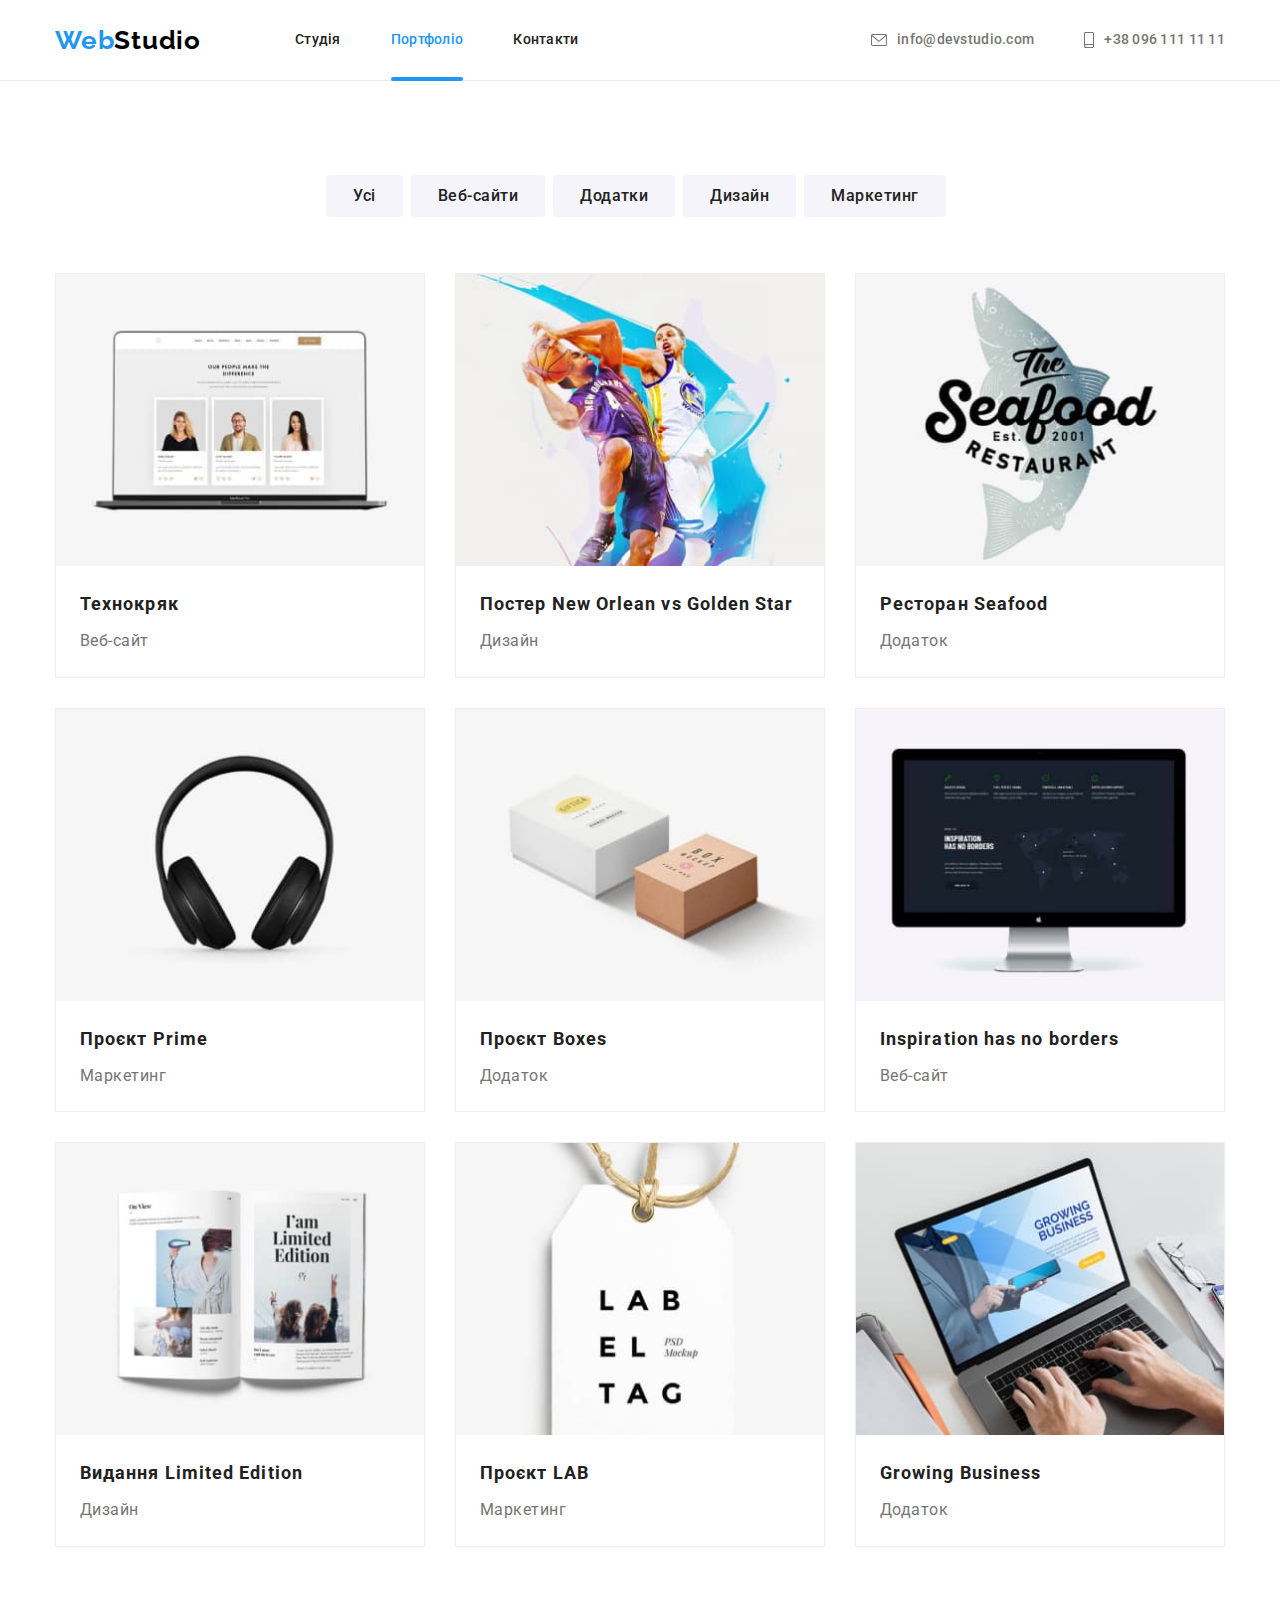
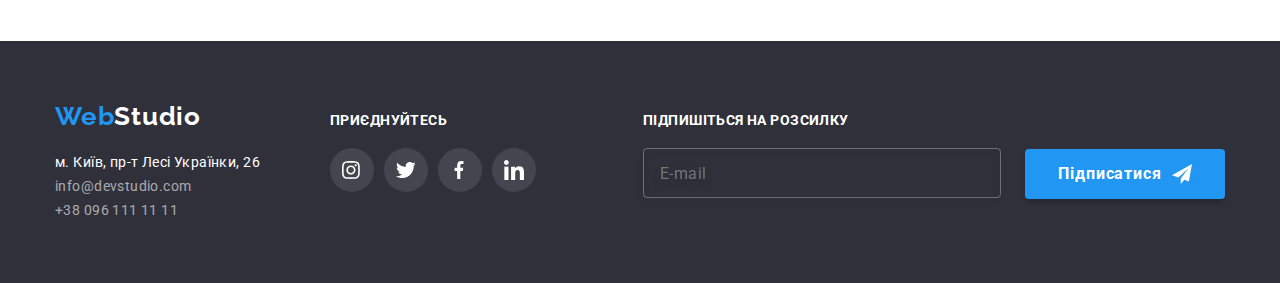
==== portfolio.html @ 24154973 "test" ====
<!DOCTYPE html>
<html lang="uk">

<head>
  <meta charset="UTF-8" />
  <meta http-equiv="X-UA-Compatible" content="IE=edge" />
  <meta name="viewport" content="width=device-width, initial-scale=1.0" />
  <title>WebStudio</title>
  <link rel="preconnect" href="https://fonts.googleapis.com" />
  <link rel="preconnect" href="https://fonts.gstatic.com" crossorigin />
  <link href="https://fonts.googleapis.com/css2?family=Raleway:wght@700&family=Roboto:wght@400;500;700;900&display=swap"
    rel="stylesheet" />
  <link rel="stylesheet"
    href="https://cdnjs.cloudflare.com/ajax/libs/modern-normalize/1.1.0/modern-normalize.min.css" />
  <link rel="stylesheet" href="./css/main.min.css" />
</head>

<body>
  <header class="header">
    <div class="container">
      <div class="header__container">
        <nav class="navigation">
          <a lang="en" class="logo" href="./index.html"><span class="logo__accept">Web</span>Studio</a>
          <ul class="navigation__list">
            <li><a class="navigation__link " href="./index.html">Студія</a></li>
            <li><a class="navigation__link navigation__link--current" href="./portfolio.html">Портфоліо</a></li>
            <li><a class="navigation__link" href="#">Контакти</a></li>
          </ul>
        </nav>
        <ul class="contacts">
          <li>
            <a class="contacts__link" href="mailto:info@devstudio.com">
              <svg width="16" height="12">
                <use href="./images/icons.svg#icon-envelope"></use>
              </svg>
              info@devstudio.com</a>
          </li>
          <li>
            <a class="contacts__link" href="tel:+380961111111">
              <svg width="10" height="16">
                <use href="./images/icons.svg#icon-smartphone"></use>
              </svg>
              +38 096 111 11 11</a>
          </li>
        </ul>
      </div>
    </div>
  </header>
  <main>
    <section class="portfolio">
      <div class="container">
        <h1 class="visually-hidden">Портфоліо</h1>
        <ul class="portfolio__filter">
          <li><button class="portfolio_button" type="button">Усі</button></li>
          <li><button class="portfolio_button" type="button">Веб-сайти</button></li>
          <li><button class="portfolio_button" type="button">Додатки</button></li>
          <li><button class="portfolio_button" type="button">Дизайн</button></li>
          <li><button class="portfolio_button" type="button">Маркетинг</button></li>
        </ul>
        <ul class="portfolio__list">
          <li class="portfolio__card">
            <a class="portfolio__link" href="#">
              <div class="portfolio__block">
                <img src="./images/portfolio1.jpg" alt="ноутбук" width="370" />
                <div class="portfolio__overlay">
                  <p class="portfolio__description">
                    Ресурс пропонує комплексні пропозиції з різним рівнем функціоналу та сервісів.
                    Все це дозволить відвідувачу отримати вичерпні відомості про компанію чи
                    приватну особу.
                  </p>
                </div>
              </div>
              <div class="portfolio__examples">
                <h2 class="portfolio__title">Технокряк</h2>
                <p class="portfolio__text">Веб-сайт</p>
              </div>
            </a>
          </li>
          <li class="portfolio__card">
            <a class="portfolio__link" href="#">
              <div class="portfolio__block">
                <img src="./images/portfolio2.jpg" alt="два баскетболиста" width="370" />
                <div class="portfolio__overlay">
                  <p class="portfolio__description">
                    Ресурс пропонує комплексні пропозиції з різним рівнем функціоналу та сервісів.
                    Все це дозволить відвідувачу отримати вичерпні відомості про компанію чи
                    приватну особу.
                  </p>
                </div>
              </div>
              <div class="portfolio__examples">
                <h2 class="portfolio__title">
                  Постер <span lang="en">New Orlean vs Golden Star</span>
                </h2>
                <p class="portfolio__text">Дизайн</p>
              </div>
            </a>
          </li>
          <li class="portfolio__card">
            <a class="portfolio__link" href="#">
              <div class="portfolio__block">
                <img src="./images/portfolio3.jpg" alt="логотип ресторана" width="370" />
                <div class="portfolio__overlay">
                  <p class="portfolio__description">
                    Ресурс пропонує комплексні пропозиції з різним рівнем функціоналу та сервісів.
                    Все це дозволить відвідувачу отримати вичерпні відомості про компанію чи
                    приватну особу.
                  </p>
                </div>
              </div>
              <div class="portfolio__examples">
                <h2 class="portfolio__title">Ресторан <span lang="en">Seafood</span></h2>
                <p class="portfolio__text">Додаток</p>
              </div>
            </a>
          </li>
          <li class="portfolio__card">
            <a class="portfolio__link" href="#">
              <div class="portfolio__block">
                <img src="./images/portfolio4.jpg" alt="навушники" width="370" />
                <div class="portfolio__overlay">
                  <p class="portfolio__description">
                    Ресурс пропонує комплексні пропозиції з різним рівнем функціоналу та сервісів.
                    Все це дозволить відвідувачу отримати вичерпні відомості про компанію чи
                    приватну особу.
                  </p>
                </div>
              </div>
              <div class="portfolio__examples">
                <h2 class="portfolio__title">Проєкт <span lang="en">Prime</span></h2>
                <p class="portfolio__text">Маркетинг</p>
              </div>
            </a>
          </li>
          <li class="portfolio__card">
            <a class="portfolio__link" href="#">
              <div class="portfolio__block">
                <img src="./images/portfolio5.jpg" alt="дві коробки" width="370" />
                <div class="portfolio__overlay">
                  <p class="portfolio__description">
                    Ресурс пропонує комплексні пропозиції з різним рівнем функціоналу та сервісів.
                    Все це дозволить відвідувачу отримати вичерпні відомості про компанію чи
                    приватну особу.
                  </p>
                </div>
              </div>
              <div class="portfolio__examples">
                <h2 class="portfolio__title">Проєкт <span lang="en">Boxes</span></h2>
                <p class="portfolio__text">Додаток</p>
              </div>
            </a>
          </li>
          <li class="portfolio__card">
            <a class="portfolio__link" href="#">
              <div class="portfolio__block">
                <img src="./images/portfolio6.jpg" alt="монитор компютера" width="370" />
                <div class="portfolio__overlay">
                  <p class="portfolio__description">
                    Ресурс пропонує комплексні пропозиції з різним рівнем функціоналу та сервісів.
                    Все це дозволить відвідувачу отримати вичерпні відомості про компанію чи
                    приватну особу.
                  </p>
                </div>
              </div>
              <div class="portfolio__examples ">
                <h2 class="portfolio__title" lang="en">Inspiration has no borders</h2>
                <p class="portfolio__text">Веб-сайт</p>
              </div>
            </a>
          </li>
          <li class="portfolio__card">
            <a class="portfolio__link" href="#">
              <div class="portfolio__block">
                <img src="./images/portfolio7.jpg" alt="розворот журналу" width="370" />
                <div class="portfolio__overlay">
                  <p class="portfolio__description">
                    Ресурс пропонує комплексні пропозиції з різним рівнем функціоналу та сервісів.
                    Все це дозволить відвідувачу отримати вичерпні відомості про компанію чи
                    приватну особу.
                  </p>
                </div>
              </div>
              <div class="portfolio__examples">
                <h2 class="portfolio__title">Видання <span lang="en">Limited Edition</span></h2>
                <p class="portfolio__text">Дизайн</p>
              </div>
            </a>
          </li>
          <li class="portfolio__card">
            <a class="portfolio__link" href="#">
              <div class="portfolio__block">
                <img src="./images/portfolio8.jpg" alt="лейба компании" width="370" />
                <div class="portfolio__overlay">
                  <p class="portfolio__description">
                    Ресурс пропонує комплексні пропозиції з різним рівнем функціоналу та сервісів.
                    Все це дозволить відвідувачу отримати вичерпні відомості про компанію чи
                    приватну особу.
                  </p>
                </div>
              </div>
              <div class="portfolio__examples">
                <h2 class="portfolio__title">Проєкт <span lang="en">LAB</span></h2>
                <p class="portfolio__text">Маркетинг</p>
              </div>
            </a>
          </li>
          <li class="portfolio__card">
            <a class="portfolio__link" href="#">
              <div class="portfolio__block">
                <img src="./images/portfolio9.jpg" alt="людина друкую на ноутбуці" width="370" />
                <div class="portfolio__overlay">
                  <p class="portfolio__description">
                    Ресурс пропонує комплексні пропозиції з різним рівнем функціоналу та сервісів.
                    Все це дозволить відвідувачу отримати вичерпні відомості про компанію чи
                    приватну особу.
                  </p>
                </div>
              </div>
              <div class="portfolio__examples">
                <h2 class="portfolio__title"><span lang="en">Growing Business</span></h2>
                <p class="portfolio__text">Додаток</p>
              </div>
            </a>
          </li>
        </ul>
      </div>
    </section>
  </main>
  <footer class="footer">
    <div class="container">
      <div class="footer__container">
        <div>
          <a lang="en" class="footer__logo" href="./index.html"><span class="logo__accept">Web</span>Studio</a>
          <address>
            <ul>
              <li class="footer__contacts">
                <a class="footer__address" href="https://goo.gl/maps/CPtrU1FHBa2aNyZL9" target="_blank"
                  rel="noopener noreferrer">м. Київ, пр-т Лесі Українки, 26</a>
              </li>
              <li class="footer__contacts">
                <a class="footer__mail link" href="mailto:info@devstudio.com">info@devstudio.com</a>
              </li>
              <li class="footer__contacts">
                <a class="footer__tel link" href="tel:+380961111111">+38 096 111 11 11</a>
              </li>
            </ul>
          </address>
        </div>
        <div class="join">
          <p class="join__text">приєднуйтесь</p>
          <ul class="join__list">
            <li>
              <a href="" class="join__social">
                <svg class="join__icon" width="20" height="20">
                  <use href="./images/icons.svg#icon-instagram"></use>
                </svg>
              </a>
            </li>
            <li>
              <a href="" class="join__social">
                <svg class="join__icon" width="20" height="20">
                  <use href="./images/icons.svg#icon-twitter"></use>
                </svg>
              </a>
            </li>
            <li>
              <a href="" class="join__social">
                <svg class="join__icon" width="20" height="20">
                  <use href="./images/icons.svg#icon-facebook"></use>
                </svg>
              </a>
            </li>
            <li>
              <a href="" class="join__social">
                <svg class="join__icon" width="20" height="20">
                  <use href="./images/icons.svg#icon-linkedin"></use>
                </svg>
              </a>
            </li>
          </ul>
        </div>
        <div class="subsribe">
          <p class="subsribe__text">Підпишіться на розсилку</p>
          <form action="#" class="subsribe__form">
            <label for="subsribe-mail">
              <input class="subsribe__mail" type="mail" placeholder="E-mail" name="mail-subscription"
                id="subsribe-mail" />
            </label>
            <button class="button-submit" type="submit">
              Підписатися
              <svg class="button-submit__icon" width="20" height="20">
                <use href="./images/icons.svg#icon-icon-send"></use>
              </svg>
            </button>
          </form>
        </div>
      </div>
    </div>
  </footer>
</body>

</html>
---- css/main.min.css ----
:root{--primary-color: #757575;--title-color: #212121;--accent-color: #2196f3;--primary-background-color: #ffffff;--secondary-background-color: #2f303a;--white-color: #ffffff;--accent-button-color: #188ce8;--third-background-color: #f5f4fa;--filter-background-color: #f5f4fa;--logo-color: #000000;--portfolio-background-color: #eeeeee;--icon-background-color: #AFB1B8}*::before,*::after{-webkit-box-sizing:border-box;box-sizing:border-box}body{color:var(--primary-color);background-color:var(--primary-background-color);font-family:"Roboto",sans-serif;font-style:normal;font-weight:400;font-size:12px;line-height:1.16;overflow:auto}@media screen and (min-width: 768px){body{font-size:14px;line-height:1.71}}h1,h2,h3,p,ul{padding:0;margin:0}.section{padding:94px 0}img{display:block;max-width:100%;height:auto}li{list-style:none}link{text-decoration:none}.visually-hidden{position:absolute;white-space:nowrap;width:1px;height:1px;overflow:hidden;border:0;padding:0;clip:rect(0 0 0 0);-webkit-clip-path:inset(50%);clip-path:inset(50%);margin:-1px}.activities{display:none}@media screen and (min-width: 1200px){.activities{display:block;padding-bottom:94px}}.activities__title{margin-bottom:30px;color:var(--title-color);font-family:inherit;font-weight:700;font-size:28px;line-height:1.18;letter-spacing:.03em;text-align:center}@media screen and (min-width: 1200px){.activities__title{margin-bottom:50px;font-size:36px;line-height:1.17}}.activities__list{display:-webkit-box;display:-ms-flexbox;display:flex;gap:30px}.activities__item{position:relative}.activities__description{position:absolute;bottom:0;width:100%;height:70px;background-color:rgba(47,48,58,.8)}.activities__text{font-family:inherit;font-style:normal;font-weight:700;font-size:14px;line-height:1.14;text-align:center;letter-spacing:.03em;text-transform:uppercase;padding-top:27px;-webkit-box-pack:center;-ms-flex-pack:center;justify-content:center;-webkit-box-align:center;-ms-flex-align:center;align-items:center;display:-webkit-box;display:-ms-flexbox;display:flex;color:var(--white-color)}.benefits__title{margin-bottom:10px;color:var(--title-color);font-family:inherit;font-weight:700;font-size:14px;line-height:1.14;letter-spacing:.03em;text-transform:uppercase;text-align:center}@media screen and (min-width: 768px){.benefits__title{text-align:start}}@media screen and (min-width: 1200px){.benefits__title{text-align:start}}.benefits__text{width:450px}@media screen and (min-width: 768px){.benefits__text{width:354px}}@media screen and (min-width: 1200px){.benefits__text{width:270px}}.benefits__icon{height:120px;width:450px;display:-webkit-box;display:-ms-flexbox;display:flex;-webkit-box-pack:center;-ms-flex-pack:center;justify-content:center;-webkit-box-align:center;-ms-flex-align:center;align-items:center;background-color:var(--filter-background-color);margin-bottom:30px;border-radius:4px}@media screen and (min-width: 768px){.benefits__icon{width:354px}}@media screen and (min-width: 1200px){.benefits__icon{width:270px}}@media screen and (min-width: 768px){.benefits__list{display:-webkit-box;display:-ms-flexbox;display:flex;-ms-flex-wrap:wrap;flex-wrap:wrap;gap:30px}}@media screen and (min-width: 1200px){.benefits__list{display:-webkit-box;display:-ms-flexbox;display:flex;-ms-flex-wrap:wrap;flex-wrap:wrap;gap:30px}}@media screen and (min-width: 1200px){.benefits__item{display:block;-webkit-box-pack:center;-ms-flex-pack:center;justify-content:center;-webkit-box-align:center;-ms-flex-align:center;align-items:center}}@media screen and (min-width: 1200px)and (min-width: 768px){.benefits__item{width:354px}}@media screen and (min-width: 1200px)and (min-width: 1200px){.benefits__item{width:270px}}.button-primary{width:200px;height:50px;font-family:inherit;font-weight:700;font-size:16px;line-height:1.87;color:var(--white-color);background-color:var(--accent-color);-webkit-box-shadow:0px 4px 4px rgba(0,0,0,.15);box-shadow:0px 4px 4px rgba(0,0,0,.15);border:none;border-radius:4px;cursor:pointer;display:block;-webkit-box-pack:center;-ms-flex-pack:center;justify-content:center;-webkit-box-align:center;-ms-flex-align:center;align-items:center;margin:auto;-webkit-transition:backgroud-color 250ms cubic-bezier(0.4, 0, 0.2, 1);transition:backgroud-color 250ms cubic-bezier(0.4, 0, 0.2, 1);text-align:center}@media screen and (min-width: 1200px){.button-primary{width:216px;padding:10px 32px}}.button-primary:hover,.button-primary:focus{background-color:var(--accent-button-color)}.button-submit{display:-webkit-box;display:-ms-flexbox;display:flex;-webkit-box-pack:center;-ms-flex-pack:center;justify-content:center;-webkit-box-align:center;-ms-flex-align:center;align-items:center;width:200px;height:50px;margin-left:auto;margin-right:auto;background-color:var(--accent-color);-webkit-box-shadow:0px 4px 4px rgba(0,0,0,.15);box-shadow:0px 4px 4px rgba(0,0,0,.15);border-radius:4px;border-color:rgba(0,0,0,0);text-align:center;font-family:inherit;font-weight:700;font-size:16px;line-height:1.88;letter-spacing:.06em;color:var(--white-color);cursor:pointer;-webkit-transition:border-color 250ms cubic-bezier(0.4, 0, 0.2, 1);transition:border-color 250ms cubic-bezier(0.4, 0, 0.2, 1)}.button-submit:hover{background-color:var(--accent-button-color)}.button-submit:focus{background-color:var(--accent-button-color)}.button-submit__icon{fill:var(--white-color);margin-left:10px}.button-close{position:absolute;top:8px;right:8px;height:30px;width:30px;border-radius:50%;-webkit-box-align:center;-ms-flex-align:center;align-items:center;display:-webkit-box;display:-ms-flexbox;display:flex;-webkit-box-pack:center;-ms-flex-pack:center;justify-content:center;background-color:rgba(0,0,0,0);border:1px solid rgba(0,0,0,.1);cursor:pointer;-webkit-transition:fill 250ms cubic-bezier(0.4, 0, 0.2, 1);transition:fill 250ms cubic-bezier(0.4, 0, 0.2, 1);margin:auto}@media screen and (min-width: 1200px){.button-close{top:8px;right:8px}}.button-close:hover{fill:var(--accent-color)}.button-close:focus{fill:var(--accent-color)}.button-menu{position:absolute;display:-webkit-box;display:-ms-flexbox;display:flex;top:10px;right:0;margin:0;padding:0;border:none;background-color:rgba(0,0,0,0)}.button-menu:hover{fill:var(--accent-color)}.button-menu:focus{fill:var(--accent-color)}@media screen and (min-width: 768px){.button-menu{display:none}}.checkbox{display:-webkit-box;display:-ms-flexbox;display:flex;-webkit-box-pack:center;-ms-flex-pack:center;justify-content:center;-webkit-box-align:center;-ms-flex-align:center;align-items:center;font-family:inherit;font-size:14px;line-height:1.71;letter-spacing:.03em}.checkbox__input{appearance:none;-webkit-appearance:none;-moz-appearance:none;display:-webkit-box;display:-ms-flexbox;display:flex;font-family:inherit;font-size:14px;line-height:1.71;letter-spacing:.03em;-webkit-transition:background-color 250ms cubic-bezier(0.4, 0, 0.2, 1);transition:background-color 250ms cubic-bezier(0.4, 0, 0.2, 1)}.checkbox__label{display:-webkit-box;display:-ms-flexbox;display:flex;gap:2px;position:relative;margin-bottom:30px}.checkbox__link{color:var(--accent-color)}.checkbox__icon{fill:var(--white-color);border:2px solid var(--logo-color);border-radius:2px;display:block;position:absolute;top:50%;-webkit-transform:translateY(-50%);transform:translateY(-50%);left:-21px}.checkbox__input:checked+.checkbox__icon{background-color:var(--accent-color);border-color:rgba(0,0,0,0)}.clients{padding-top:60px;padding-bottom:60px;background-color:var(--third-background-color)}@media screen and (min-width: 1200px){.clients{padding-top:94px;padding-bottom:94px}}.clients__title{margin-bottom:30px;color:var(--title-color);font-family:inherit;font-weight:700;font-size:28px;line-height:1.18;letter-spacing:.03em;text-align:center}@media screen and (min-width: 1200px){.clients__title{margin-bottom:50px;font-size:36px;line-height:1.17}}.clients__list{display:-webkit-box;display:-ms-flexbox;display:flex;-webkit-box-pack:center;-ms-flex-pack:center;justify-content:center;-webkit-box-align:center;-ms-flex-align:center;align-items:center;width:100%;-ms-flex-wrap:wrap;flex-wrap:wrap;gap:30px}.clients__block{height:92px;display:-webkit-box;display:-ms-flexbox;display:flex;-webkit-box-pack:center;-ms-flex-pack:center;justify-content:center;-webkit-box-align:center;-ms-flex-align:center;align-items:center;width:100%;max-width:210px}@media screen and (min-width: 768px)and (max-width: 1199px){.clients__block{max-width:226px}}@media screen and (min-width: 1200px){.clients__block{max-width:170px}}.clients__link{display:-webkit-box;display:-ms-flexbox;display:flex;-webkit-box-align:center;-ms-flex-align:center;align-items:center;-webkit-box-pack:center;-ms-flex-pack:center;justify-content:center;width:100%;height:100%;border:1px solid #afb1b8;border-radius:4px;color:var(--icon-background-color);-webkit-transition:color 250ms cubic-bezier(0.4, 0, 0.2, 1),border-color 250ms cubic-bezier(0.4, 0, 0.2, 1);transition:color 250ms cubic-bezier(0.4, 0, 0.2, 1),border-color 250ms cubic-bezier(0.4, 0, 0.2, 1)}.clients__link:hover{border-color:var(--accent-color);color:var(--accent-color)}.clients__link:focus{border-color:var(--accent-color);color:var(--accent-color)}.clients__icon{display:-webkit-box;display:-ms-flexbox;display:flex;-webkit-box-align:center;-ms-flex-align:center;align-items:center;-webkit-box-pack:center;-ms-flex-pack:center;justify-content:center;fill:currentColor;-webkit-transition:fill 250ms cubic-bezier(0.4, 0, 0.2, 1);transition:fill 250ms cubic-bezier(0.4, 0, 0.2, 1)}.clients__icon:hover{fill:currentColor}.clients__icon:focus{fill:currentColor}.contacts{display:none}@media screen and (min-width: 768px){.contacts{display:-webkit-box;display:-ms-flexbox;display:flex;-webkit-box-orient:vertical;-webkit-box-direction:normal;-ms-flex-direction:column;flex-direction:column;gap:10px}}@media screen and (min-width: 1200px){.contacts{display:-webkit-box;display:-ms-flexbox;display:flex;-webkit-box-orient:horizontal;-webkit-box-direction:normal;-ms-flex-direction:row;flex-direction:row;-webkit-box-align:center;-ms-flex-align:center;align-items:center;gap:50px}}.contacts__link{color:var(--primary-color);fill:var(--primary-color);-webkit-transition:color 250ms cubic-bezier(0.4, 0, 0.2, 1),fill 250ms cubic-bezier(0.4, 0, 0.2, 1);transition:color 250ms cubic-bezier(0.4, 0, 0.2, 1),fill 250ms cubic-bezier(0.4, 0, 0.2, 1);display:-webkit-box;display:-ms-flexbox;display:flex;-webkit-box-align:center;-ms-flex-align:center;align-items:center;font-family:inherit;font-style:normal;font-weight:500;font-size:14px;line-height:1.14;letter-spacing:.02em;gap:10px;text-decoration:none}@media screen and (min-width: 1200px){.contacts__link{padding-top:32px;padding-bottom:32px}}.contacts__link:hover,.contacts__link:focus{color:var(--accent-color);fill:var(--accent-color)}.container{margin-left:auto;margin-right:auto;padding:0 15px}@media screen and (max-width: 767px){.container{width:100vw;max-width:480px}}@media screen and (min-width: 768px)and (max-width: 1199px){.container{width:768px}}@media screen and (min-width: 1200px){.container{width:1200px}}.employee{max-width:450px;background-color:var(--primary-background-color);-webkit-box-shadow:0px 1px 3px rgba(0,0,0,.12),0px 1px 1px rgba(0,0,0,.14),0px 2px 1px rgba(0,0,0,.2);box-shadow:0px 1px 3px rgba(0,0,0,.12),0px 1px 1px rgba(0,0,0,.14),0px 2px 1px rgba(0,0,0,.2);border-radius:0px 0px 4px 4px;-webkit-box-pack:center;-ms-flex-pack:center;justify-content:center;text-align:center;margin-bottom:30px}@media screen and (min-width: 768px){.employee{max-width:354px;-webkit-box-pack:center;-ms-flex-pack:center;justify-content:center}}@media screen and (min-width: 1200px){.employee{max-width:270px}}.employee__info{padding:30px}.employee__name{margin-bottom:10px;color:var(--title-color);font-family:inherit;font-weight:500;font-size:16px;line-height:1.19;letter-spacing:.03em}.employee__socials{display:-webkit-box;display:-ms-flexbox;display:flex;gap:10px;-webkit-box-pack:center;-ms-flex-pack:center;justify-content:center;margin-top:16px}.employee__icon{width:44px;height:44px;fill:var(--icon-background-color);background-color:var(--primary-background-color);border-radius:50%;-webkit-box-pack:center;-ms-flex-pack:center;justify-content:center;-webkit-box-align:center;-ms-flex-align:center;align-items:center;display:-webkit-box;display:-ms-flexbox;display:flex;-webkit-transition:fill 250ms cubic-bezier(0.4, 0, 0.2, 1),background-color 250ms cubic-bezier(0.4, 0, 0.2, 1);transition:fill 250ms cubic-bezier(0.4, 0, 0.2, 1),background-color 250ms cubic-bezier(0.4, 0, 0.2, 1)}.employee__icon:hover,.employee__icon:focus{fill:var(--white-color);background-color:var(--accent-color)}.footer{background-color:var(--secondary-background-color);padding-bottom:60px;padding-top:60px}@media screen and (min-width: 768px){.footer__container{display:-webkit-box;display:-ms-flexbox;display:flex;-webkit-box-orient:horizontal;-webkit-box-direction:normal;-ms-flex-direction:row;flex-direction:row;-ms-flex-wrap:wrap;flex-wrap:wrap;-ms-flex-pack:distribute;justify-content:space-around;-webkit-box-align:baseline;-ms-flex-align:baseline;align-items:baseline}}@media screen and (min-width: 1200px){.footer__container{display:-webkit-box;display:-ms-flexbox;display:flex;-ms-flex-wrap:wrap;flex-wrap:wrap;-webkit-box-align:baseline;-ms-flex-align:baseline;align-items:baseline;gap:70px}}.footer__logo{display:-webkit-box;display:-ms-flexbox;display:flex;margin-bottom:20px;color:var(--white-color);font-family:"Raleway",sans-serif;font-style:normal;font-weight:700;font-size:26px;line-height:1.19;letter-spacing:.03em;text-decoration:none;-webkit-box-pack:center;-ms-flex-pack:center;justify-content:center;-webkit-box-align:center;-ms-flex-align:center;align-items:center;margin-left:auto;margin-right:auto}@media screen and (min-width: 1200px){.footer__logo{-webkit-box-pack:start;-ms-flex-pack:start;justify-content:start;-webkit-box-align:start;-ms-flex-align:start;align-items:flex-start}}.footer__block{display:-webkit-box;display:-ms-flexbox;display:flex;-webkit-box-orient:vertical;-webkit-box-direction:normal;-ms-flex-direction:column;flex-direction:column;gap:8px;margin-bottom:60px}@media screen and (min-width: 1200px){.footer__block{gap:9px;margin-bottom:0}}.footer__address{color:var(--white-color);font-family:inherit;font-style:normal;font-size:14px;line-height:1.71;letter-spacing:.03em;text-decoration:none;display:-webkit-box;display:-ms-flexbox;display:flex;-webkit-box-pack:center;-ms-flex-pack:center;justify-content:center;-webkit-box-align:center;-ms-flex-align:center;align-items:center;margin-left:auto;margin-right:auto}@media screen and (min-width: 1200px){.footer__address{-webkit-box-pack:start;-ms-flex-pack:start;justify-content:start;-webkit-box-align:start;-ms-flex-align:start;align-items:flex-start}}.footer__address:hover,.footer__address:focus{color:var(--accent-color)}.footer__mail{font-family:inherit;font-style:normal;font-size:14px;line-height:1.71;letter-spacing:.03em;text-decoration:none;display:-webkit-box;display:-ms-flexbox;display:flex;-webkit-box-pack:center;-ms-flex-pack:center;justify-content:center;-webkit-box-align:center;-ms-flex-align:center;align-items:center;margin-left:auto;margin-right:auto;color:rgba(255,255,255,.6);-webkit-transition:color 250ms cubic-bezier(0.4, 0, 0.2, 1);transition:color 250ms cubic-bezier(0.4, 0, 0.2, 1)}@media screen and (min-width: 1200px){.footer__mail{-webkit-box-pack:start;-ms-flex-pack:start;justify-content:start;-webkit-box-align:start;-ms-flex-align:start;align-items:flex-start}}.footer__mail:hover,.footer__mail:focus{color:var(--accent-color)}.footer__tel{font-family:inherit;font-style:normal;font-size:14px;line-height:1.71;letter-spacing:.03em;text-decoration:none;display:-webkit-box;display:-ms-flexbox;display:flex;-webkit-box-pack:center;-ms-flex-pack:center;justify-content:center;-webkit-box-align:center;-ms-flex-align:center;align-items:center;margin-left:auto;margin-right:auto;color:rgba(255,255,255,.6);-webkit-transition:color 250ms cubic-bezier(0.4, 0, 0.2, 1);transition:color 250ms cubic-bezier(0.4, 0, 0.2, 1)}@media screen and (min-width: 1200px){.footer__tel{-webkit-box-pack:start;-ms-flex-pack:start;justify-content:start;-webkit-box-align:start;-ms-flex-align:start;align-items:flex-start}}.footer__tel:hover,.footer__tel:focus{color:var(--accent-color)}.form__title{font-family:inherit;font-weight:700;font-size:20px;line-height:1.15;text-align:center;letter-spacing:.03em;color:var(--title-color);-webkit-box-pack:center;-ms-flex-pack:center;justify-content:center;-webkit-box-align:center;-ms-flex-align:center;align-items:center;display:block;margin-bottom:12px}.form__label{display:block;font-family:inherit;font-weight:400;font-size:12px;line-height:1.17;letter-spacing:.01em;color:inherit;margin-bottom:10px}.form__input{width:100%;height:40px;padding-left:42px;border:1px solid rgba(33,33,33,.2);border-radius:4px;margin-top:4px;outline:none;-webkit-transition:border-color 250ms cubic-bezier(0.4, 0, 0.2, 1);transition:border-color 250ms cubic-bezier(0.4, 0, 0.2, 1)}.form__input:focus{border-color:var(--accent-color)}.form__control{position:relative;display:block}.form__icon{position:absolute;left:12px;top:50%;-webkit-transform:translateY(-50%);transform:translateY(-50%);color:currentColor;-webkit-transition:border-color 250ms cubic-bezier(0.4, 0, 0.2, 1);transition:border-color 250ms cubic-bezier(0.4, 0, 0.2, 1)}.form__control:focus-within .form__icon{fill:var(--accent-color)}.form__textarea{display:block;margin-bottom:20px;font-size:12px;line-height:1.16;letter-spacing:.01em;color:var(--pale-color);cursor:pointer}.form__coment{padding:12px 16px;width:100%;height:120px;resize:none;font-size:12px;line-height:1.16;letter-spacing:.01em;border:1px solid rgba(33,33,33,.2);border-radius:4px;margin-top:4px;outline:none;-webkit-transition:border 250ms cubic-bezier(0.4, 0, 0.2, 1);transition:border 250ms cubic-bezier(0.4, 0, 0.2, 1)}.form__coment:focus{border-color:var(--accent-color)}.form__coment::-webkit-input-placeholder{font-family:inherit;font-size:12px;line-height:1.17;letter-spacing:.01em;color:rgba(117,117,117,.5)}.form__coment::-moz-placeholder{font-family:inherit;font-size:12px;line-height:1.17;letter-spacing:.01em;color:rgba(117,117,117,.5)}.form__coment:-ms-input-placeholder{font-family:inherit;font-size:12px;line-height:1.17;letter-spacing:.01em;color:rgba(117,117,117,.5)}.form__coment::-ms-input-placeholder{font-family:inherit;font-size:12px;line-height:1.17;letter-spacing:.01em;color:rgba(117,117,117,.5)}.form__coment::placeholder{font-family:inherit;font-size:12px;line-height:1.17;letter-spacing:.01em;color:rgba(117,117,117,.5)}@media screen and (min-width: 768px){header{border-bottom:1px solid #ececec;max-width:100%}}@media screen and (min-width: 1200px){header{border-bottom:1px solid #ececec;max-width:100%}}.header__container{-webkit-box-pack:justify;-ms-flex-pack:justify;justify-content:space-between;display:-webkit-box;display:-ms-flexbox;display:flex;-webkit-box-align:center;-ms-flex-align:center;align-items:center}.hero{max-width:1600px;height:400px;padding:118px 0;background-image:-webkit-gradient(linear, left top, right top, from(rgba(47, 48, 58, 0.4)), to(rgba(47, 48, 58, 0.4))),url(../../images/hero-phone.jpg);background-image:linear-gradient(to right, rgba(47, 48, 58, 0.4), rgba(47, 48, 58, 0.4)),url(../../images/hero-phone.jpg);background-repeat:no-repeat;background-size:cover;background-position:center}@media(min-device-pixel-ratio: 2),(-webkit-min-device-pixel-ratio: 2),(min-resolution: 192dpi),(min-resolution: 2dppx){.hero{background-image:-webkit-gradient(linear, left top, right top, from(rgba(47, 48, 58, 0.4)), to(rgba(47, 48, 58, 0.4))),url(../../images/hero-phone@2x.jpg);background-image:linear-gradient(to right, rgba(47, 48, 58, 0.4), rgba(47, 48, 58, 0.4)),url(../../images/hero-phone@2x.jpg)}}@media screen and (min-width: 768px){.hero{background-image:-webkit-gradient(linear, left top, right top, from(rgba(47, 48, 58, 0.4)), to(rgba(47, 48, 58, 0.4))),url(../../images/hero-tablet.jpg);background-image:linear-gradient(to right, rgba(47, 48, 58, 0.4), rgba(47, 48, 58, 0.4)),url(../../images/hero-tablet.jpg)}}@media screen and (min-width: 768px)and (min-device-pixel-ratio: 2),screen and (min-width: 768px)and (-webkit-min-device-pixel-ratio: 2),screen and (min-width: 768px)and (min-resolution: 192dpi),screen and (min-width: 768px)and (min-resolution: 2dppx){.hero{background-image:-webkit-gradient(linear, left top, right top, from(rgba(47, 48, 58, 0.4)), to(rgba(47, 48, 58, 0.4))),url(../../images/hero-tablet@2x.jpg);background-image:linear-gradient(to right, rgba(47, 48, 58, 0.4), rgba(47, 48, 58, 0.4)),url(../../images/hero-tablet@2x.jpg)}}@media screen and (min-width: 1200px){.hero{height:600px;padding:200px 0;background-image:-webkit-gradient(linear, left top, right top, from(rgba(47, 48, 58, 0.4)), to(rgba(47, 48, 58, 0.4))),url(../../images/hero.jpg);background-image:linear-gradient(to right, rgba(47, 48, 58, 0.4), rgba(47, 48, 58, 0.4)),url(../../images/hero.jpg)}}@media screen and (min-width: 1200px)and (min-device-pixel-ratio: 2),screen and (min-width: 1200px)and (-webkit-min-device-pixel-ratio: 2),screen and (min-width: 1200px)and (min-resolution: 192dpi),screen and (min-width: 1200px)and (min-resolution: 2dppx){.hero{background-image:-webkit-gradient(linear, left top, right top, from(rgba(47, 48, 58, 0.4)), to(rgba(47, 48, 58, 0.4))),url(../../images/hero@2x.jpg);background-image:linear-gradient(to right, rgba(47, 48, 58, 0.4), rgba(47, 48, 58, 0.4)),url(../../images/hero@2x.jpg)}}.hero__title{margin:0 auto;color:var(--white-color);font-family:inherit;font-weight:900;font-size:26px;line-height:1.62;letter-spacing:.06em;text-align:center;text-transform:uppercase}@media screen and (min-width: 768px){.hero__title{width:360px}}@media screen and (min-width: 1200px){.hero__title{width:696px;font-size:44px;line-height:1.36}}.join__list{display:-webkit-box;display:-ms-flexbox;display:flex;gap:10px;-webkit-box-pack:center;-ms-flex-pack:center;justify-content:center;margin-top:16px}.join__text{font-family:inherit;font-weight:700;font-size:14px;line-height:1.14;letter-spacing:.03em;color:var(--white-color);text-transform:uppercase;margin-bottom:20px;display:-webkit-box;display:-ms-flexbox;display:flex;-webkit-box-pack:center;-ms-flex-pack:center;justify-content:center;-webkit-box-align:center;-ms-flex-align:center;align-items:center;margin-left:auto;margin-right:auto}@media screen and (min-width: 1200px){.join__text{-webkit-box-pack:start;-ms-flex-pack:start;justify-content:start;-webkit-box-align:start;-ms-flex-align:start;align-items:flex-start}}.join__social{width:44px;height:44px;color:var(--white-color);background-color:rgba(255,255,255,.1);border-radius:50%;-webkit-box-pack:center;-ms-flex-pack:center;justify-content:center;-webkit-box-align:center;-ms-flex-align:center;align-items:center;display:-webkit-box;display:-ms-flexbox;display:flex;-webkit-transition:color 250ms cubic-bezier(0.4, 0, 0.2, 1),background-color 250ms cubic-bezier(0.4, 0, 0.2, 1);transition:color 250ms cubic-bezier(0.4, 0, 0.2, 1),background-color 250ms cubic-bezier(0.4, 0, 0.2, 1)}.join__social:hover{color:var(--white-color);background-color:var(--accent-color)}.join__social:focus{color:var(--white-color);background-color:var(--accent-color)}.join__icon{fill:currentColor}.join{margin-bottom:60px}@media screen and (min-width: 1200px){.join{margin-bottom:0}}.logo{padding-top:24px;padding-bottom:24px;display:-webkit-box;display:-ms-flexbox;display:flex;color:var(--logo-color);font-family:"Raleway",sans-serif;font-weight:700;font-size:24px;line-height:1.17;letter-spacing:.03em;text-decoration:none}@media screen and (min-width: 768px){.logo{font-size:26px;line-height:1.19}}@media screen and (min-width: 1200px){.logo{font-size:26px;line-height:1.19}}.logo__accept{color:var(--accent-color)}.footer__logo{display:-webkit-box;display:-ms-flexbox;display:flex;margin-bottom:20px;color:var(--white-color);font-family:"Raleway",sans-serif;font-style:normal;font-weight:700;font-size:24px;line-height:1.17;letter-spacing:.03em;text-decoration:none}@media screen and (min-width: 1200px){.footer__logo{font-size:26px;line-height:1.19}}.mobile-menu{position:absolute;top:0;left:0;width:100vw;height:100vh;display:none;background-color:var(--white-color);z-index:1;padding:48px 0 48px 40px;-webkit-box-shadow:0px 4px 8px rgba(0,0,0,.04),0px 2px 4px rgba(0,0,0,.08),0px 1px 3px rgba(0,0,0,.16);box-shadow:0px 4px 8px rgba(0,0,0,.04),0px 2px 4px rgba(0,0,0,.08),0px 1px 3px rgba(0,0,0,.16)}.mobile-menu.is-open{display:block;-webkit-box-orient:vertical;-webkit-box-direction:normal;-ms-flex-direction:column;flex-direction:column}.mobile-menu__button-close{position:absolute;top:10px;right:15px;-webkit-box-align:center;-ms-flex-align:center;align-items:center;display:-webkit-box;display:-ms-flexbox;display:flex;-webkit-box-pack:center;-ms-flex-pack:center;justify-content:center;background-color:rgba(0,0,0,0);border:none;cursor:pointer;-webkit-transition:fill 250ms cubic-bezier(0.4, 0, 0.2, 1);transition:fill 250ms cubic-bezier(0.4, 0, 0.2, 1)}.mobile-menu__button-close:hover,.mobile-menu__button-close:focus{fill:var(--accent-color)}.mobile-menu_socials{text-decoration:none;display:-webkit-box;display:-ms-flexbox;display:flex;-webkit-box-pack:baseline;-ms-flex-pack:baseline;justify-content:baseline;-ms-flex-wrap:wrap;flex-wrap:wrap}.mobile-menu__social-link{text-decoration:none;font-weight:500;font-size:18px;line-height:1.22;letter-spacing:.02em;color:var(--accent-color);margin-right:10px;margin-left:10px}.mobile-menu__link{font-style:normal;font-weight:500;font-size:40px;line-height:1.18;text-align:center;letter-spacing:.02em;text-decoration:none;color:var(--title-color)}.mobile-menu__link:hover,.mobile-menu__link:focus{color:var(--accent-color)}.mobile-menu__link--current{color:var(--accent-color)}.mobile-menu__list{display:block;-webkit-box-orient:vertical;-webkit-box-direction:normal;-ms-flex-direction:column;flex-direction:column;gap:32px;margin-bottom:auto}.mobile-menu__contacts{display:-webkit-box;display:-ms-flexbox;display:flex;-webkit-box-orient:vertical;-webkit-box-direction:normal;-ms-flex-direction:column;flex-direction:column;margin-bottom:64px}.mobile-menu__container{display:-webkit-box;display:-ms-flexbox;display:flex;-webkit-box-orient:vertical;-webkit-box-direction:normal;-ms-flex-direction:column;flex-direction:column;height:100%}.mobile-menu__tel{margin-bottom:32px}.mobile-menu__tel-link{font-weight:500;font-size:34px;line-height:1.18px;letter-spacing:.02em;text-decoration:none;text-decoration:none;color:var(--accent-color)}.mobile-menu__tel-link:hover,.mobile-menu__tel-link:focus{color:var(--accent-color)}.mobile-menu__mail{margin-bottom:64px;font-weight:500;font-size:24px;line-height:1.17;letter-spacing:.02em}.mobile-menu__mail-link{text-decoration:none;color:var(--title-color)}.mobile-menu__mail-link:hover,.mobile-menu__mail-link:focus{color:var(--accent-color)}.modal{position:absolute;top:50%;left:50%;-webkit-transform:translate(-50%, -50%) scale(1);transform:translate(-50%, -50%) scale(1);max-width:450px;width:calc(100vw - 30px);background-color:var(--white-color);-webkit-box-shadow:0px 1px 3px rgba(0,0,0,.12),0px 1px 1px rgba(0,0,0,.14),0px 2px 1px rgba(0,0,0,.2);box-shadow:0px 1px 3px rgba(0,0,0,.12),0px 1px 1px rgba(0,0,0,.14),0px 2px 1px rgba(0,0,0,.2);border-radius:4px;-webkit-transition:scale 250ms cubic-bezier(0.4, 0, 0.2, 1);transition:scale 250ms cubic-bezier(0.4, 0, 0.2, 1);padding:40px}@media screen and (min-width: 1200px){.modal{max-width:528px;height:581px}}.backdrop{position:fixed;background-color:rgba(0,0,0,.2);position:fixed;top:0;left:0;width:100%;height:100%;z-index:1;opacity:1;-webkit-transition:opacity 250ms cubic-bezier(0.4, 0, 0.2, 1),visibility 250ms cubic-bezier(0.4, 0, 0.2, 1);transition:opacity 250ms cubic-bezier(0.4, 0, 0.2, 1),visibility 250ms cubic-bezier(0.4, 0, 0.2, 1)}.is-hidden{opacity:0;visibility:hidden;pointer-events:none}.backdrop.is-hidden .modal{-webkit-transform:translate(-50%, -50%) scale(3);transform:translate(-50%, -50%) scale(3)}.navigation{display:-webkit-box;display:-ms-flexbox;display:flex;-webkit-box-align:center;-ms-flex-align:center;align-items:center;-webkit-box-pack:justify;-ms-flex-pack:justify;justify-content:space-between}.navigation__list{display:none;-webkit-box-align:center;-ms-flex-align:center;align-items:center;gap:50px}@media screen and (min-width: 768px){.navigation__list{display:-webkit-box;display:-ms-flexbox;display:flex;margin-left:88px;margin-right:96px}}@media screen and (min-width: 1200px){.navigation__list{margin-left:94px;display:-webkit-box;display:-ms-flexbox;display:flex}}.navigation__link{padding-top:32px;padding-bottom:32px;display:-webkit-box;display:-ms-flexbox;display:flex;color:var(--title-color);font-family:inherit;font-weight:500;font-size:14px;letter-spacing:.02em;text-decoration:none;-webkit-transition:color 250ms cubic-bezier(0.4, 0, 0.2, 1),fill 250ms cubic-bezier(0.4, 0, 0.2, 1);transition:color 250ms cubic-bezier(0.4, 0, 0.2, 1),fill 250ms cubic-bezier(0.4, 0, 0.2, 1)}@media screen and (min-width: 768px){.navigation__link{line-height:1.17}}@media screen and (min-width: 1200px){.navigation__link{line-height:1.14}}.navigation__link:hover,.navigation__link:focus{color:var(--accent-color);fill:var(--accent-color)}.navigation__link--current{position:relative;color:var(--accent-color)}.navigation__link--current::after{content:"";display:block;position:absolute;height:4px;width:100%;border-radius:2px;left:0;bottom:-1px;background-color:var(--accent-color)}.portfolio{padding:94px 0}.portfolio__filter{display:-webkit-box;display:-ms-flexbox;display:flex;-webkit-box-pack:center;-ms-flex-pack:center;justify-content:center;margin-bottom:56px}.portfolio__filter:nth-of-type(3n){margin-right:0px}.portfolio_button{padding:6px 22px;padding-bottom:6px;min-width:73px;margin-right:8px;color:var(--title-color);background-color:var(--filter-background-color);font-family:inherit;font-style:normal;font-weight:500;font-size:16px;line-height:1.63;letter-spacing:.03em;border-radius:4px;border-color:rgba(0,0,0,0);text-align:center;cursor:pointer;-webkit-transition:color 250ms cubic-bezier(0.4, 0, 0.2, 1),background-color 250ms cubic-bezier(0.4, 0, 0.2, 1),-webkit-box-shadow 250ms cubic-bezier(0.4, 0, 0.2, 1);transition:color 250ms cubic-bezier(0.4, 0, 0.2, 1),background-color 250ms cubic-bezier(0.4, 0, 0.2, 1),-webkit-box-shadow 250ms cubic-bezier(0.4, 0, 0.2, 1);transition:color 250ms cubic-bezier(0.4, 0, 0.2, 1),background-color 250ms cubic-bezier(0.4, 0, 0.2, 1),box-shadow 250ms cubic-bezier(0.4, 0, 0.2, 1);transition:color 250ms cubic-bezier(0.4, 0, 0.2, 1),background-color 250ms cubic-bezier(0.4, 0, 0.2, 1),box-shadow 250ms cubic-bezier(0.4, 0, 0.2, 1),-webkit-box-shadow 250ms cubic-bezier(0.4, 0, 0.2, 1)}.portfolio_button:hover{color:var(--white-color);background-color:var(--accent-color);-webkit-box-shadow:0px 3px 1px rgba(0,0,0,.1),0px 1px 2px rgba(0,0,0,.08),0px 2px 2px rgba(0,0,0,.12);box-shadow:0px 3px 1px rgba(0,0,0,.1),0px 1px 2px rgba(0,0,0,.08),0px 2px 2px rgba(0,0,0,.12);border-radius:4px}.portfolio_button:focus{color:var(--white-color);background-color:var(--accent-color);-webkit-box-shadow:0px 3px 1px rgba(0,0,0,.1),0px 1px 2px rgba(0,0,0,.08),0px 2px 2px rgba(0,0,0,.12);box-shadow:0px 3px 1px rgba(0,0,0,.1),0px 1px 2px rgba(0,0,0,.08),0px 2px 2px rgba(0,0,0,.12);border-radius:4px}.portfolio_button:nth-child(1){padding:6px 25px}.portfolio__list{display:-webkit-box;display:-ms-flexbox;display:flex;-ms-flex-wrap:wrap;flex-wrap:wrap;gap:30px}.portfolio__card{display:block;width:370px;background-color:var(--white-color);border:1px solid #eee;overflow:hidden;-webkit-transition:-webkit-box-shadow 250ms cubic-bezier(0.4, 0, 0.2, 1);transition:-webkit-box-shadow 250ms cubic-bezier(0.4, 0, 0.2, 1);transition:box-shadow 250ms cubic-bezier(0.4, 0, 0.2, 1);transition:box-shadow 250ms cubic-bezier(0.4, 0, 0.2, 1), -webkit-box-shadow 250ms cubic-bezier(0.4, 0, 0.2, 1)}.portfolio__card:hover{-webkit-box-shadow:0px 1px 1px rgba(0,0,0,.12),0px 4px 4px rgba(0,0,0,.06),1px 4px 6px rgba(0,0,0,.16);box-shadow:0px 1px 1px rgba(0,0,0,.12),0px 4px 4px rgba(0,0,0,.06),1px 4px 6px rgba(0,0,0,.16)}.portfolio__card:focus{-webkit-box-shadow:0px 1px 1px rgba(0,0,0,.12),0px 4px 4px rgba(0,0,0,.06),1px 4px 6px rgba(0,0,0,.16);box-shadow:0px 1px 1px rgba(0,0,0,.12),0px 4px 4px rgba(0,0,0,.06),1px 4px 6px rgba(0,0,0,.16)}.portfolio__title{margin-bottom:4px;color:var(--title-color);font-family:inherit;font-weight:700;font-size:18px;line-height:2;letter-spacing:.06em}.portfolio__examples{padding:20px 24px;margin-right:0px}.portfolio__text{color:var(--primary-color);font-family:inherit;font-size:16px;line-height:1.88;letter-spacing:.03em}.portfolio__overlay{position:absolute;top:0;left:0;width:100%;height:100%;background-color:rgba(33,150,243,.9);-webkit-transform:translateY(100%);transform:translateY(100%);padding-top:63px;padding-left:24px;-webkit-transition:-webkit-transform 250ms cubic-bezier(0.4, 0, 0.2, 1);transition:-webkit-transform 250ms cubic-bezier(0.4, 0, 0.2, 1);transition:transform 250ms cubic-bezier(0.4, 0, 0.2, 1);transition:transform 250ms cubic-bezier(0.4, 0, 0.2, 1), -webkit-transform 250ms cubic-bezier(0.4, 0, 0.2, 1)}.portfolio__link:hover .portfolio__overlay,.portfolio__link:focus .portfolio__overlay{-webkit-transform:translateY(0);transform:translateY(0)}.portfolio__link{text-decoration:none}.portfolio__block{position:relative;overflow:hidden}.portfolio__description{font-family:inherit;font-style:normal;font-weight:400;font-size:18px;line-height:1.56;letter-spacing:.03em;color:var(--white-color)}.subsribe{margin-left:auto}@media screen and (min-width: 768px)and (max-width: 1199px){.subsribe{margin:auto}}.subsribe__text{font-family:inherit;font-weight:700;font-size:14px;line-height:1.14;letter-spacing:.03em;color:var(--white-color);text-transform:uppercase;margin-bottom:20px;text-align:center}@media screen and (min-width: 1200px){.subsribe__text{text-align:start}}.subsribe__form{display:-webkit-box;display:-ms-flexbox;display:flex;-webkit-box-orient:vertical;-webkit-box-direction:normal;-ms-flex-direction:column;flex-direction:column;display:flex;-ms-flex-wrap:wrap;flex-wrap:wrap;flex-direction:column;gap:20px;margin:auto;-webkit-box-pack:center;-ms-flex-pack:center;justify-content:center;-webkit-box-align:center;-ms-flex-align:center;align-items:center}@media screen and (min-width: 1200px){.subsribe__form{display:-webkit-box;display:-ms-flexbox;display:flex;-webkit-box-align:baseline;-ms-flex-align:baseline;align-items:baseline;-ms-flex-wrap:wrap;flex-wrap:wrap;-webkit-box-orient:horizontal;-webkit-box-direction:normal;-ms-flex-direction:row;flex-direction:row;gap:12px}}.subsribe__mail{display:-webkit-box;display:-ms-flexbox;display:flex;width:358px;height:50px;border:1px solid rgba(255,255,255,.3);-webkit-filter:drop-shadow(0px 4px 4px rgba(0, 0, 0, 0.15));filter:drop-shadow(0px 4px 4px rgba(0, 0, 0, 0.15));border-radius:4px;background-color:rgba(0,0,0,0);padding-left:16px;font-family:inherit;font-size:16px;line-height:1.25;-webkit-box-align:center;-ms-flex-align:center;align-items:center;letter-spacing:.03em;color:rgba(255,255,255,.6);margin-right:12px;cursor:pointer}.subsribe__mail:hover{border-color:var(--accent-color);outline:var(--accent-color)}.subsribe__mail:focus{border-color:var(--accent-color);outline:var(--accent-color)}.team{padding:60px 0;background-color:var(--third-background-color)}@media screen and (min-width: 768px){.team{padding:60px 0}}@media screen and (min-width: 1200px){.team{padding:94px 0}}.team__title{margin-bottom:30px;color:var(--title-color);font-family:inherit;font-weight:700;font-size:28px;line-height:1.18;letter-spacing:.03em;text-align:center}@media screen and (min-width: 1200px){.team__title{margin-bottom:50px;font-size:36px;line-height:1.17}}.team__list{display:-webkit-box;display:-ms-flexbox;display:flex;-webkit-box-orient:vertical;-webkit-box-direction:normal;-ms-flex-direction:column;flex-direction:column;-webkit-box-align:center;-ms-flex-align:center;align-items:center;gap:30px}@media screen and (min-width: 768px){.team__list{-webkit-box-orient:horizontal;-webkit-box-direction:normal;-ms-flex-direction:row;flex-direction:row;-ms-flex-wrap:wrap;flex-wrap:wrap}}/*# sourceMappingURL=main.min.css.map */
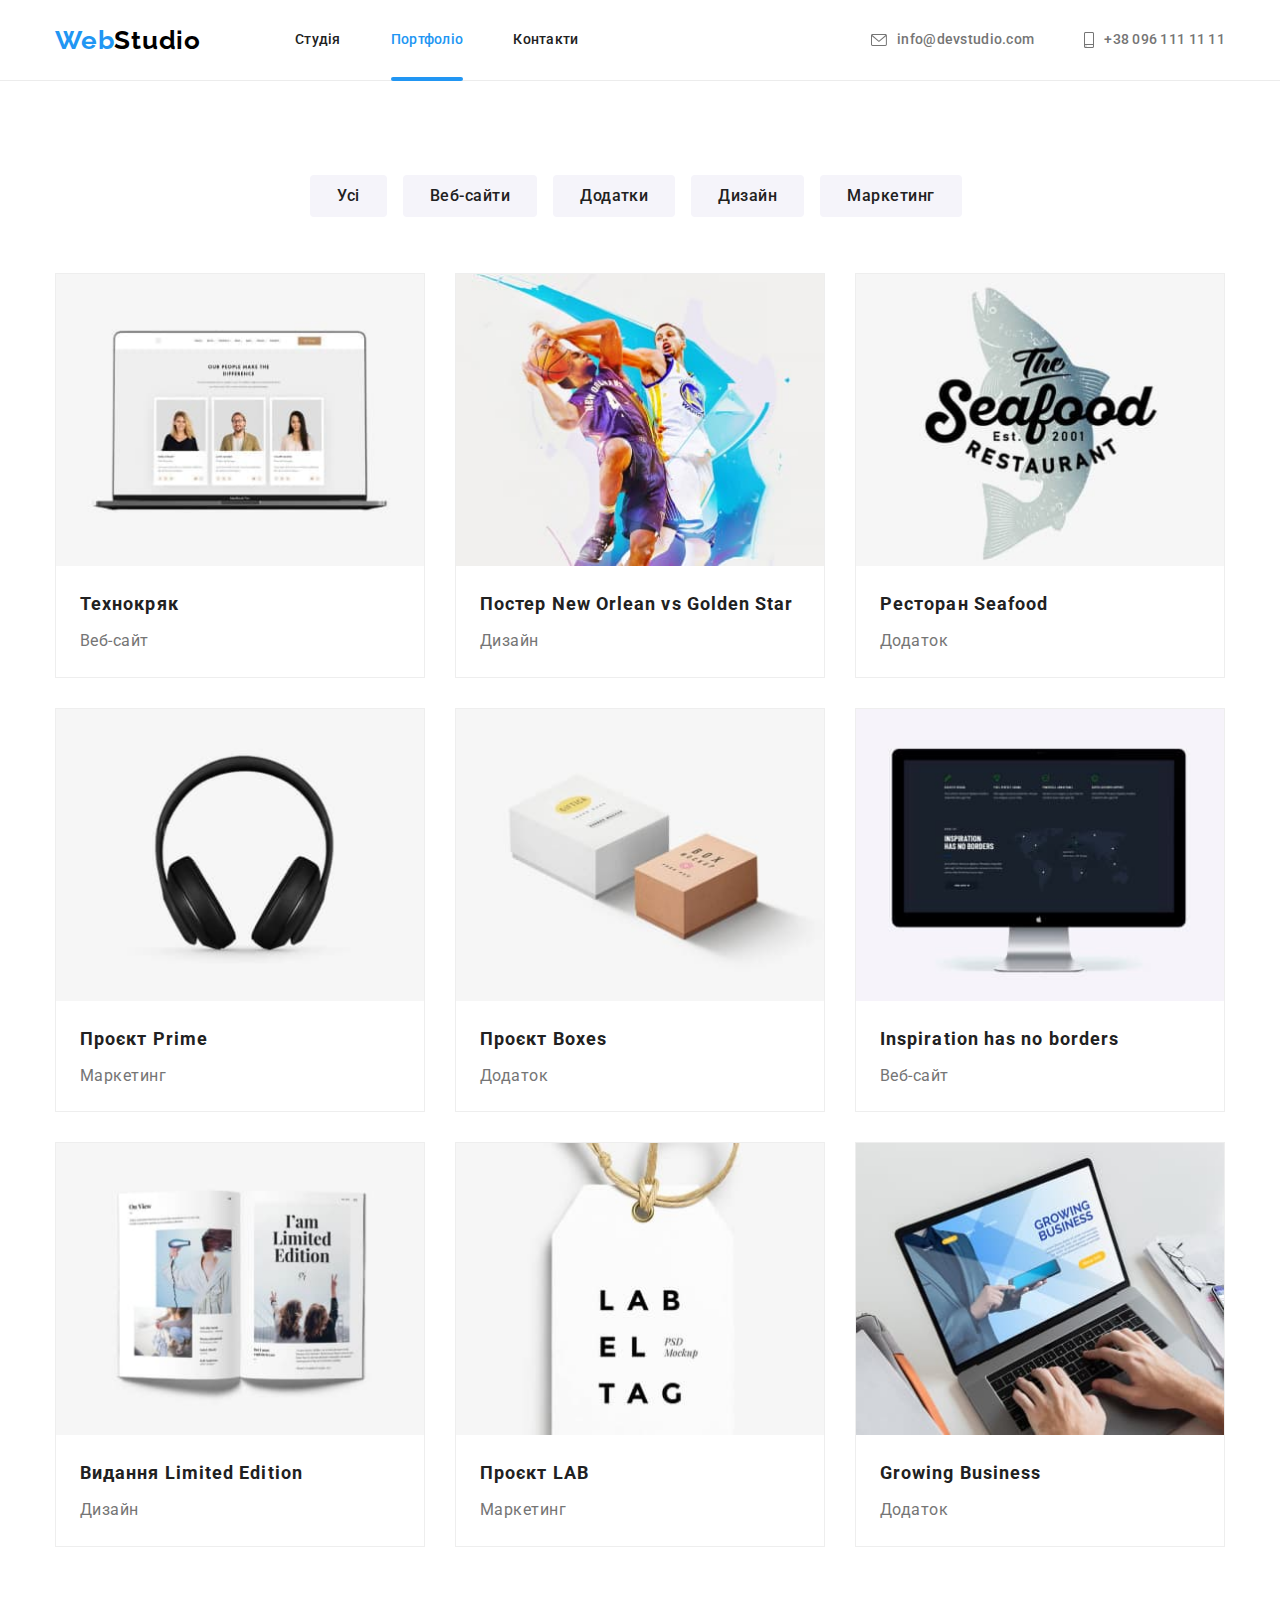
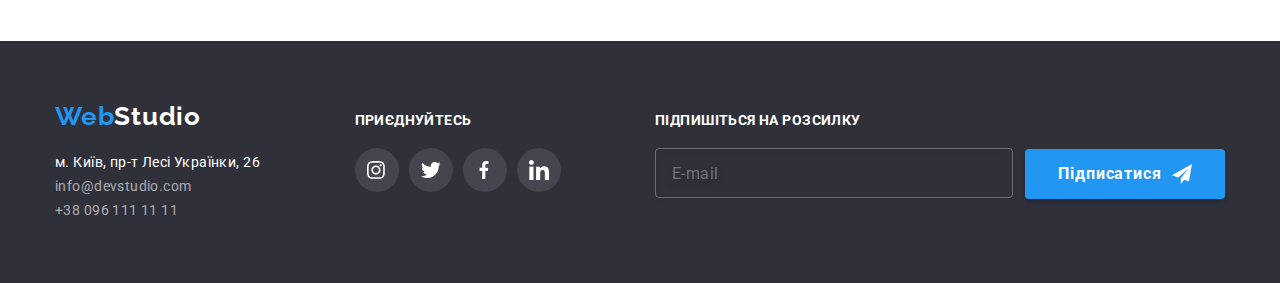
==== commit 45b66684: "Updated" ====
--- a/portfolio.html
+++ b/portfolio.html
@@ -43,6 +43,11 @@
               +38 096 111 11 11</a>
           </li>
         </ul>
+        <button class="button-menu js-open-menu" type="button">
+          <svg class="button-menu__icon" width="40" height="40" aria-label="перемикач мобільного меню">
+            <use class="button-menu__open" href="./images/icons.svg#icon-menu"></use>
+          </svg>
+        </button>
       </div>
     </div>
   </header>
@@ -61,7 +66,15 @@
           <li class="portfolio__card">
             <a class="portfolio__link" href="#">
               <div class="portfolio__block">
-                <img src="./images/portfolio1.jpg" alt="ноутбук" width="370" />
+                <picture class="employee__img">
+                  <source srcset="./images/portfolio1-phone.jpg 1x, ./images/portfolio1-phone@2x.jpg 2x"
+                    sizes="(max-width: 767px) 100vw" media="(max-width: 767px)">
+                  <source srcset="./images/portfolio1-tablet.jpg 1x, ./images/portfolio1-tablet@2x.jpg 2x"
+                    media="(min-width: 768px, max-width: 1199px)" sizes="(min-width: 768px) 50vw">
+                  <source srcset="./images/portfolio1.jpg 1x, ./images/portfolio1@2x.jpg 2x "
+                    media="(min-width: 1200px)" sizes="(min-width: 768px) 25vw">
+                  <img src="./images/portfolio1.jpg" alt="ноутбук" width="370" />
+                </picture>
                 <div class="portfolio__overlay">
                   <p class="portfolio__description">
                     Ресурс пропонує комплексні пропозиції з різним рівнем функціоналу та сервісів.
@@ -79,7 +92,15 @@
           <li class="portfolio__card">
             <a class="portfolio__link" href="#">
               <div class="portfolio__block">
-                <img src="./images/portfolio2.jpg" alt="два баскетболиста" width="370" />
+                <picture class="employee__img">
+                  <source srcset="./images/portfolio2-phone.jpg 1x, ./images/team1-phone@2x.jpg 2x"
+                    sizes="(max-width: 767px) 100vw" media="(max-width: 767px)">
+                  <source srcset="./images/portfolio2-tablet.jpg 1x, ./images/portfolio2-tablet@2x.jpg 2x"
+                    media="(min-width: 768px, max-width: 1199px)" sizes="(min-width: 768px) 50vw">
+                  <source srcset="./images/portfolio2.jpg 1x, ./images/portfolio2@2x.jpg 2x" media="(min-width: 1200px)"
+                    sizes="(min-width: 768px) 25vw">
+                  <img src="./images/portfolio2.jpg" alt="два баскетболиста" width="370" />
+                </picture>
                 <div class="portfolio__overlay">
                   <p class="portfolio__description">
                     Ресурс пропонує комплексні пропозиції з різним рівнем функціоналу та сервісів.
@@ -99,7 +120,15 @@
           <li class="portfolio__card">
             <a class="portfolio__link" href="#">
               <div class="portfolio__block">
-                <img src="./images/portfolio3.jpg" alt="логотип ресторана" width="370" />
+                <picture class="employee__img">
+                  <source srcset="./images/portfolio3-phone.jpg 1x, ./images/portfolio3-phone@2x.jpg  2x.jpg"
+                    sizes="(max-width: 767px) 100vw" media="(max-width: 767px)">
+                  <source srcset="./images/portfolio3-tablet.jpg 1x, ./images/portfolio3-tablet@2x.jpg 2x"
+                    media="(min-width: 768px, max-width: 1199px)" sizes="(min-width: 768px) 50vw">
+                  <source srcset="./images/portfolio3.jpg 1x, ./images/portfolio3@2x.jpg 2x" media="(min-width: 1200px)"
+                    sizes="(min-width: 768px) 25vw">
+                  <img src="./images/portfolio3.jpg" alt="логотип ресторана" width="370" />
+                </picture>
                 <div class="portfolio__overlay">
                   <p class="portfolio__description">
                     Ресурс пропонує комплексні пропозиції з різним рівнем функціоналу та сервісів.
@@ -117,7 +146,15 @@
           <li class="portfolio__card">
             <a class="portfolio__link" href="#">
               <div class="portfolio__block">
-                <img src="./images/portfolio4.jpg" alt="навушники" width="370" />
+                <picture class="employee__img">
+                  <source srcset="./images/portfolio4-phone.jpg 1x, ./images/portfolio4-phone@2x.jpg  2x.jpg"
+                    sizes="(max-width: 767px) 100vw" media="(max-width: 767px)">
+                  <source srcset="./images/portfolio4-tablet.jpg 1x, ./images/portfolio4-tablet@2x.jpg 2x"
+                    media="(min-width: 768px, max-width: 1199px)" sizes="(min-width: 768px) 50vw">
+                  <source srcset="./images/portfolio4.jpg 1x, ./images/portfolio4@2x.jpg 2x" media="(min-width: 1200px)"
+                    sizes="(min-width: 768px) 25vw">
+                  <img src="./images/portfolio4.jpg" alt="логотип ресторана" width="370" />
+                </picture>
                 <div class="portfolio__overlay">
                   <p class="portfolio__description">
                     Ресурс пропонує комплексні пропозиції з різним рівнем функціоналу та сервісів.
@@ -135,7 +172,15 @@
           <li class="portfolio__card">
             <a class="portfolio__link" href="#">
               <div class="portfolio__block">
-                <img src="./images/portfolio5.jpg" alt="дві коробки" width="370" />
+                <picture class="employee__img">
+                  <source srcset="./images/portfolio5-phone.jpg 1x, ./images/portfolio5-phone@2x.jpg  2x.jpg"
+                    sizes="(max-width: 767px) 100vw" media="(max-width: 767px)">
+                  <source srcset="./images/portfolio5-tablet.jpg 1x, ./images/portfolio5-tablet@2x.jpg 2x"
+                    media="(min-width: 768px, max-width: 1199px)" sizes="(min-width: 768px) 50vw">
+                  <source srcset="./images/portfolio5.jpg 1x, ./images/portfolio5@2x.jpg 2x" media="(min-width: 1200px)"
+                    sizes="(min-width: 768px) 25vw">
+                  <img src="./images/portfolio5.jpg" alt="логотип ресторана" width="370" />
+                </picture>
                 <div class="portfolio__overlay">
                   <p class="portfolio__description">
                     Ресурс пропонує комплексні пропозиції з різним рівнем функціоналу та сервісів.
@@ -153,7 +198,15 @@
           <li class="portfolio__card">
             <a class="portfolio__link" href="#">
               <div class="portfolio__block">
-                <img src="./images/portfolio6.jpg" alt="монитор компютера" width="370" />
+                <picture class="employee__img">
+                  <source srcset="./images/portfolio6-phone.jpg 1x, ./images/portfolio6-phone@2x.jpg  2x.jpg"
+                    sizes="(max-width: 767px) 100vw" media="(max-width: 767px)">
+                  <source srcset="./images/portfolio6-tablet.jpg 1x, ./images/portfolio6-tablet@2x.jpg 2x"
+                    media="(min-width: 768px, max-width: 1199px)" sizes="(min-width: 768px) 50vw">
+                  <source srcset="./images/portfolio6.jpg 1x, ./images/portfolio6@2x.jpg 2x" media="(min-width: 1200px)"
+                    sizes="(min-width: 768px) 25vw">
+                  <img src="./images/portfolio6.jpg" alt="логотип ресторана" width="370" />
+                </picture>
                 <div class="portfolio__overlay">
                   <p class="portfolio__description">
                     Ресурс пропонує комплексні пропозиції з різним рівнем функціоналу та сервісів.
@@ -171,7 +224,15 @@
           <li class="portfolio__card">
             <a class="portfolio__link" href="#">
               <div class="portfolio__block">
-                <img src="./images/portfolio7.jpg" alt="розворот журналу" width="370" />
+                <picture class="employee__img">
+                  <source srcset="./images/portfolio7-phone.jpg 1x, ./images/portfolio7-phone@2x.jpg  2x.jpg"
+                    sizes="(max-width: 767px) 100vw" media="(max-width: 767px)">
+                  <source srcset="./images/portfolio7-tablet.jpg 1x, ./images/portfolio7-tablet@2x.jpg 2x"
+                    media="(min-width: 768px, max-width: 1199px)" sizes="(min-width: 768px) 50vw">
+                  <source srcset="./images/portfolio7.jpg 1x, ./images/portfolio7@2x.jpg 2x" media="(min-width: 1200px)"
+                    sizes="(min-width: 768px) 25vw">
+                  <img src="./images/portfolio7.jpg" alt="логотип ресторана" width="370" />
+                </picture>
                 <div class="portfolio__overlay">
                   <p class="portfolio__description">
                     Ресурс пропонує комплексні пропозиції з різним рівнем функціоналу та сервісів.
@@ -189,7 +250,15 @@
           <li class="portfolio__card">
             <a class="portfolio__link" href="#">
               <div class="portfolio__block">
-                <img src="./images/portfolio8.jpg" alt="лейба компании" width="370" />
+                <picture class="employee__img">
+                  <source srcset="./images/portfolio8-phone.jpg 1x, ./images/portfolio8-phone@2x.jpg  2x.jpg"
+                    sizes="(max-width: 767px) 100vw" media="(max-width: 767px)">
+                  <source srcset="./images/portfolio8-tablet.jpg 1x, ./images/portfolio8-tablet@2x.jpg 2x"
+                    media="(min-width: 768px, max-width: 1199px)" sizes="(min-width: 768px) 50vw">
+                  <source srcset="./images/portfolio8.jpg 1x, ./images/portfolio8@2x.jpg 2x" media="(min-width: 1200px)"
+                    sizes="(min-width: 768px) 25vw">
+                  <img src="./images/portfolio8.jpg" alt="логотип ресторана" width="370" />
+                </picture>
                 <div class="portfolio__overlay">
                   <p class="portfolio__description">
                     Ресурс пропонує комплексні пропозиції з різним рівнем функціоналу та сервісів.
@@ -207,7 +276,15 @@
           <li class="portfolio__card">
             <a class="portfolio__link" href="#">
               <div class="portfolio__block">
-                <img src="./images/portfolio9.jpg" alt="людина друкую на ноутбуці" width="370" />
+                <picture class="employee__img">
+                  <source srcset="./images/portfolio9-phone.jpg 1x, ./images/portfolio9-phone@2x.jpg  2x.jpg"
+                    sizes="(max-width: 767px) 100vw" media="(max-width: 767px)">
+                  <source srcset="./images/portfolio9-tablet.jpg 1x, ./images/portfolio9-tablet@2x.jpg 2x"
+                    media="(min-width: 768px, max-width: 1199px)" sizes="(min-width: 768px) 50vw">
+                  <source srcset="./images/portfolio9.jpg 1x, ./images/portfolio9@2x.jpg 2x" media="(min-width: 1200px)"
+                    sizes="(min-width: 768px) 25vw">
+                  <img src="./images/portfolio9.jpg" alt="логотип ресторана" width="370" />
+                </picture>
                 <div class="portfolio__overlay">
                   <p class="portfolio__description">
                     Ресурс пропонує комплексні пропозиції з різним рівнем функціоналу та сервісів.
@@ -297,6 +374,40 @@
       </div>
     </div>
   </footer>
+  <!-- mobile menu -->
+  <div class="mobile-menu js-menu-container">
+    <button type="button" class="mobile-menu__button-close js-close-menu">
+      <svg class="button-menu__icon" width="40" height="40" aria-label="перемикач мобільного меню">
+        <use class="button-menu__closed" href="./images/icons.svg#icon-close-black" aria-expanded="false"></use>
+      </svg>
+    </button>
+    <nav class="mobile-menu__container">
+      <ul class="mobile-menu__list">
+        <li class="mobile-menu__social-item"><a class="mobile-menu__link mobile-menu__link--current"
+            href="./index.html">Студія</a></li>
+        <li class="mobile-menu__social-item"><a class="mobile-menu__link" href="./portfolio.html">Портфоліо</a></li>
+        <li class="mobile-menu__social-item"><a class="mobile-menu__link" href="#">Контакти</a></li>
+      </ul>
+      <ul class="mobile-menu__contacts">
+        <li class="mobile-menu__tel">
+          <a class="mobile-menu__tel-link" href="tel:+380961111111">+38 096 111 11 11</a>
+        </li>
+        <li class="mobile-menu__mail">
+          <a class="mobile-menu__mail-link" href="mailto:info@devstudio.com">info@devstudio.com</a>
+        </li>
+      </ul>
+      <ul class="mobile-menu_socials">
+        <li><a class="mobile-menu__social-link" href="">Instagram</a></li>
+        <span class="line">|</span>
+        <li><a class="mobile-menu__social-link" href="">Twitter</a></li>
+        <span class="line">|</span>
+        <li><a class="mobile-menu__social-link" href="">Facebook</a></li>
+        <span class="line">|</span>
+        <li><a class="mobile-menu__social-link" href="">LinkedIn</a></li>
+      </ul>
+    </nav>
+  </div>
+  <script src="./js/mobile-menu.js"></script>
 </body>
 
 </html>--- a/css/main.min.css
+++ b/css/main.min.css
@@ -1 +1 @@
-:root{--primary-color: #757575;--title-color: #212121;--accent-color: #2196f3;--primary-background-color: #ffffff;--secondary-background-color: #2f303a;--white-color: #ffffff;--accent-button-color: #188ce8;--third-background-color: #f5f4fa;--filter-background-color: #f5f4fa;--logo-color: #000000;--portfolio-background-color: #eeeeee;--icon-background-color: #AFB1B8}*::before,*::after{-webkit-box-sizing:border-box;box-sizing:border-box}body{color:var(--primary-color);background-color:var(--primary-background-color);font-family:"Roboto",sans-serif;font-style:normal;font-weight:400;font-size:12px;line-height:1.16;overflow:auto}@media screen and (min-width: 768px){body{font-size:14px;line-height:1.71}}h1,h2,h3,p,ul{padding:0;margin:0}.section{padding:94px 0}img{display:block;max-width:100%;height:auto}li{list-style:none}link{text-decoration:none}.visually-hidden{position:absolute;white-space:nowrap;width:1px;height:1px;overflow:hidden;border:0;padding:0;clip:rect(0 0 0 0);-webkit-clip-path:inset(50%);clip-path:inset(50%);margin:-1px}.activities{display:none}@media screen and (min-width: 1200px){.activities{display:block;padding-bottom:94px}}.activities__title{margin-bottom:30px;color:var(--title-color);font-family:inherit;font-weight:700;font-size:28px;line-height:1.18;letter-spacing:.03em;text-align:center}@media screen and (min-width: 1200px){.activities__title{margin-bottom:50px;font-size:36px;line-height:1.17}}.activities__list{display:-webkit-box;display:-ms-flexbox;display:flex;gap:30px}.activities__item{position:relative}.activities__description{position:absolute;bottom:0;width:100%;height:70px;background-color:rgba(47,48,58,.8)}.activities__text{font-family:inherit;font-style:normal;font-weight:700;font-size:14px;line-height:1.14;text-align:center;letter-spacing:.03em;text-transform:uppercase;padding-top:27px;-webkit-box-pack:center;-ms-flex-pack:center;justify-content:center;-webkit-box-align:center;-ms-flex-align:center;align-items:center;display:-webkit-box;display:-ms-flexbox;display:flex;color:var(--white-color)}.benefits__title{margin-bottom:10px;color:var(--title-color);font-family:inherit;font-weight:700;font-size:14px;line-height:1.14;letter-spacing:.03em;text-transform:uppercase;text-align:center}@media screen and (min-width: 768px){.benefits__title{text-align:start}}@media screen and (min-width: 1200px){.benefits__title{text-align:start}}.benefits__text{width:450px}@media screen and (min-width: 768px){.benefits__text{width:354px}}@media screen and (min-width: 1200px){.benefits__text{width:270px}}.benefits__icon{height:120px;width:450px;display:-webkit-box;display:-ms-flexbox;display:flex;-webkit-box-pack:center;-ms-flex-pack:center;justify-content:center;-webkit-box-align:center;-ms-flex-align:center;align-items:center;background-color:var(--filter-background-color);margin-bottom:30px;border-radius:4px}@media screen and (min-width: 768px){.benefits__icon{width:354px}}@media screen and (min-width: 1200px){.benefits__icon{width:270px}}@media screen and (min-width: 768px){.benefits__list{display:-webkit-box;display:-ms-flexbox;display:flex;-ms-flex-wrap:wrap;flex-wrap:wrap;gap:30px}}@media screen and (min-width: 1200px){.benefits__list{display:-webkit-box;display:-ms-flexbox;display:flex;-ms-flex-wrap:wrap;flex-wrap:wrap;gap:30px}}@media screen and (min-width: 1200px){.benefits__item{display:block;-webkit-box-pack:center;-ms-flex-pack:center;justify-content:center;-webkit-box-align:center;-ms-flex-align:center;align-items:center}}@media screen and (min-width: 1200px)and (min-width: 768px){.benefits__item{width:354px}}@media screen and (min-width: 1200px)and (min-width: 1200px){.benefits__item{width:270px}}.button-primary{width:200px;height:50px;font-family:inherit;font-weight:700;font-size:16px;line-height:1.87;color:var(--white-color);background-color:var(--accent-color);-webkit-box-shadow:0px 4px 4px rgba(0,0,0,.15);box-shadow:0px 4px 4px rgba(0,0,0,.15);border:none;border-radius:4px;cursor:pointer;display:block;-webkit-box-pack:center;-ms-flex-pack:center;justify-content:center;-webkit-box-align:center;-ms-flex-align:center;align-items:center;margin:auto;-webkit-transition:backgroud-color 250ms cubic-bezier(0.4, 0, 0.2, 1);transition:backgroud-color 250ms cubic-bezier(0.4, 0, 0.2, 1);text-align:center}@media screen and (min-width: 1200px){.button-primary{width:216px;padding:10px 32px}}.button-primary:hover,.button-primary:focus{background-color:var(--accent-button-color)}.button-submit{display:-webkit-box;display:-ms-flexbox;display:flex;-webkit-box-pack:center;-ms-flex-pack:center;justify-content:center;-webkit-box-align:center;-ms-flex-align:center;align-items:center;width:200px;height:50px;margin-left:auto;margin-right:auto;background-color:var(--accent-color);-webkit-box-shadow:0px 4px 4px rgba(0,0,0,.15);box-shadow:0px 4px 4px rgba(0,0,0,.15);border-radius:4px;border-color:rgba(0,0,0,0);text-align:center;font-family:inherit;font-weight:700;font-size:16px;line-height:1.88;letter-spacing:.06em;color:var(--white-color);cursor:pointer;-webkit-transition:border-color 250ms cubic-bezier(0.4, 0, 0.2, 1);transition:border-color 250ms cubic-bezier(0.4, 0, 0.2, 1)}.button-submit:hover{background-color:var(--accent-button-color)}.button-submit:focus{background-color:var(--accent-button-color)}.button-submit__icon{fill:var(--white-color);margin-left:10px}.button-close{position:absolute;top:8px;right:8px;height:30px;width:30px;border-radius:50%;-webkit-box-align:center;-ms-flex-align:center;align-items:center;display:-webkit-box;display:-ms-flexbox;display:flex;-webkit-box-pack:center;-ms-flex-pack:center;justify-content:center;background-color:rgba(0,0,0,0);border:1px solid rgba(0,0,0,.1);cursor:pointer;-webkit-transition:fill 250ms cubic-bezier(0.4, 0, 0.2, 1);transition:fill 250ms cubic-bezier(0.4, 0, 0.2, 1);margin:auto}@media screen and (min-width: 1200px){.button-close{top:8px;right:8px}}.button-close:hover{fill:var(--accent-color)}.button-close:focus{fill:var(--accent-color)}.button-menu{position:absolute;display:-webkit-box;display:-ms-flexbox;display:flex;top:10px;right:0;margin:0;padding:0;border:none;background-color:rgba(0,0,0,0)}.button-menu:hover{fill:var(--accent-color)}.button-menu:focus{fill:var(--accent-color)}@media screen and (min-width: 768px){.button-menu{display:none}}.checkbox{display:-webkit-box;display:-ms-flexbox;display:flex;-webkit-box-pack:center;-ms-flex-pack:center;justify-content:center;-webkit-box-align:center;-ms-flex-align:center;align-items:center;font-family:inherit;font-size:14px;line-height:1.71;letter-spacing:.03em}.checkbox__input{appearance:none;-webkit-appearance:none;-moz-appearance:none;display:-webkit-box;display:-ms-flexbox;display:flex;font-family:inherit;font-size:14px;line-height:1.71;letter-spacing:.03em;-webkit-transition:background-color 250ms cubic-bezier(0.4, 0, 0.2, 1);transition:background-color 250ms cubic-bezier(0.4, 0, 0.2, 1)}.checkbox__label{display:-webkit-box;display:-ms-flexbox;display:flex;gap:2px;position:relative;margin-bottom:30px}.checkbox__link{color:var(--accent-color)}.checkbox__icon{fill:var(--white-color);border:2px solid var(--logo-color);border-radius:2px;display:block;position:absolute;top:50%;-webkit-transform:translateY(-50%);transform:translateY(-50%);left:-21px}.checkbox__input:checked+.checkbox__icon{background-color:var(--accent-color);border-color:rgba(0,0,0,0)}.clients{padding-top:60px;padding-bottom:60px;background-color:var(--third-background-color)}@media screen and (min-width: 1200px){.clients{padding-top:94px;padding-bottom:94px}}.clients__title{margin-bottom:30px;color:var(--title-color);font-family:inherit;font-weight:700;font-size:28px;line-height:1.18;letter-spacing:.03em;text-align:center}@media screen and (min-width: 1200px){.clients__title{margin-bottom:50px;font-size:36px;line-height:1.17}}.clients__list{display:-webkit-box;display:-ms-flexbox;display:flex;-webkit-box-pack:center;-ms-flex-pack:center;justify-content:center;-webkit-box-align:center;-ms-flex-align:center;align-items:center;width:100%;-ms-flex-wrap:wrap;flex-wrap:wrap;gap:30px}.clients__block{height:92px;display:-webkit-box;display:-ms-flexbox;display:flex;-webkit-box-pack:center;-ms-flex-pack:center;justify-content:center;-webkit-box-align:center;-ms-flex-align:center;align-items:center;width:100%;max-width:210px}@media screen and (min-width: 768px)and (max-width: 1199px){.clients__block{max-width:226px}}@media screen and (min-width: 1200px){.clients__block{max-width:170px}}.clients__link{display:-webkit-box;display:-ms-flexbox;display:flex;-webkit-box-align:center;-ms-flex-align:center;align-items:center;-webkit-box-pack:center;-ms-flex-pack:center;justify-content:center;width:100%;height:100%;border:1px solid #afb1b8;border-radius:4px;color:var(--icon-background-color);-webkit-transition:color 250ms cubic-bezier(0.4, 0, 0.2, 1),border-color 250ms cubic-bezier(0.4, 0, 0.2, 1);transition:color 250ms cubic-bezier(0.4, 0, 0.2, 1),border-color 250ms cubic-bezier(0.4, 0, 0.2, 1)}.clients__link:hover{border-color:var(--accent-color);color:var(--accent-color)}.clients__link:focus{border-color:var(--accent-color);color:var(--accent-color)}.clients__icon{display:-webkit-box;display:-ms-flexbox;display:flex;-webkit-box-align:center;-ms-flex-align:center;align-items:center;-webkit-box-pack:center;-ms-flex-pack:center;justify-content:center;fill:currentColor;-webkit-transition:fill 250ms cubic-bezier(0.4, 0, 0.2, 1);transition:fill 250ms cubic-bezier(0.4, 0, 0.2, 1)}.clients__icon:hover{fill:currentColor}.clients__icon:focus{fill:currentColor}.contacts{display:none}@media screen and (min-width: 768px){.contacts{display:-webkit-box;display:-ms-flexbox;display:flex;-webkit-box-orient:vertical;-webkit-box-direction:normal;-ms-flex-direction:column;flex-direction:column;gap:10px}}@media screen and (min-width: 1200px){.contacts{display:-webkit-box;display:-ms-flexbox;display:flex;-webkit-box-orient:horizontal;-webkit-box-direction:normal;-ms-flex-direction:row;flex-direction:row;-webkit-box-align:center;-ms-flex-align:center;align-items:center;gap:50px}}.contacts__link{color:var(--primary-color);fill:var(--primary-color);-webkit-transition:color 250ms cubic-bezier(0.4, 0, 0.2, 1),fill 250ms cubic-bezier(0.4, 0, 0.2, 1);transition:color 250ms cubic-bezier(0.4, 0, 0.2, 1),fill 250ms cubic-bezier(0.4, 0, 0.2, 1);display:-webkit-box;display:-ms-flexbox;display:flex;-webkit-box-align:center;-ms-flex-align:center;align-items:center;font-family:inherit;font-style:normal;font-weight:500;font-size:14px;line-height:1.14;letter-spacing:.02em;gap:10px;text-decoration:none}@media screen and (min-width: 1200px){.contacts__link{padding-top:32px;padding-bottom:32px}}.contacts__link:hover,.contacts__link:focus{color:var(--accent-color);fill:var(--accent-color)}.container{margin-left:auto;margin-right:auto;padding:0 15px}@media screen and (max-width: 767px){.container{width:100vw;max-width:480px}}@media screen and (min-width: 768px)and (max-width: 1199px){.container{width:768px}}@media screen and (min-width: 1200px){.container{width:1200px}}.employee{max-width:450px;background-color:var(--primary-background-color);-webkit-box-shadow:0px 1px 3px rgba(0,0,0,.12),0px 1px 1px rgba(0,0,0,.14),0px 2px 1px rgba(0,0,0,.2);box-shadow:0px 1px 3px rgba(0,0,0,.12),0px 1px 1px rgba(0,0,0,.14),0px 2px 1px rgba(0,0,0,.2);border-radius:0px 0px 4px 4px;-webkit-box-pack:center;-ms-flex-pack:center;justify-content:center;text-align:center;margin-bottom:30px}@media screen and (min-width: 768px){.employee{max-width:354px;-webkit-box-pack:center;-ms-flex-pack:center;justify-content:center}}@media screen and (min-width: 1200px){.employee{max-width:270px}}.employee__info{padding:30px}.employee__name{margin-bottom:10px;color:var(--title-color);font-family:inherit;font-weight:500;font-size:16px;line-height:1.19;letter-spacing:.03em}.employee__socials{display:-webkit-box;display:-ms-flexbox;display:flex;gap:10px;-webkit-box-pack:center;-ms-flex-pack:center;justify-content:center;margin-top:16px}.employee__icon{width:44px;height:44px;fill:var(--icon-background-color);background-color:var(--primary-background-color);border-radius:50%;-webkit-box-pack:center;-ms-flex-pack:center;justify-content:center;-webkit-box-align:center;-ms-flex-align:center;align-items:center;display:-webkit-box;display:-ms-flexbox;display:flex;-webkit-transition:fill 250ms cubic-bezier(0.4, 0, 0.2, 1),background-color 250ms cubic-bezier(0.4, 0, 0.2, 1);transition:fill 250ms cubic-bezier(0.4, 0, 0.2, 1),background-color 250ms cubic-bezier(0.4, 0, 0.2, 1)}.employee__icon:hover,.employee__icon:focus{fill:var(--white-color);background-color:var(--accent-color)}.footer{background-color:var(--secondary-background-color);padding-bottom:60px;padding-top:60px}@media screen and (min-width: 768px){.footer__container{display:-webkit-box;display:-ms-flexbox;display:flex;-webkit-box-orient:horizontal;-webkit-box-direction:normal;-ms-flex-direction:row;flex-direction:row;-ms-flex-wrap:wrap;flex-wrap:wrap;-ms-flex-pack:distribute;justify-content:space-around;-webkit-box-align:baseline;-ms-flex-align:baseline;align-items:baseline}}@media screen and (min-width: 1200px){.footer__container{display:-webkit-box;display:-ms-flexbox;display:flex;-ms-flex-wrap:wrap;flex-wrap:wrap;-webkit-box-align:baseline;-ms-flex-align:baseline;align-items:baseline;gap:70px}}.footer__logo{display:-webkit-box;display:-ms-flexbox;display:flex;margin-bottom:20px;color:var(--white-color);font-family:"Raleway",sans-serif;font-style:normal;font-weight:700;font-size:26px;line-height:1.19;letter-spacing:.03em;text-decoration:none;-webkit-box-pack:center;-ms-flex-pack:center;justify-content:center;-webkit-box-align:center;-ms-flex-align:center;align-items:center;margin-left:auto;margin-right:auto}@media screen and (min-width: 1200px){.footer__logo{-webkit-box-pack:start;-ms-flex-pack:start;justify-content:start;-webkit-box-align:start;-ms-flex-align:start;align-items:flex-start}}.footer__block{display:-webkit-box;display:-ms-flexbox;display:flex;-webkit-box-orient:vertical;-webkit-box-direction:normal;-ms-flex-direction:column;flex-direction:column;gap:8px;margin-bottom:60px}@media screen and (min-width: 1200px){.footer__block{gap:9px;margin-bottom:0}}.footer__address{color:var(--white-color);font-family:inherit;font-style:normal;font-size:14px;line-height:1.71;letter-spacing:.03em;text-decoration:none;display:-webkit-box;display:-ms-flexbox;display:flex;-webkit-box-pack:center;-ms-flex-pack:center;justify-content:center;-webkit-box-align:center;-ms-flex-align:center;align-items:center;margin-left:auto;margin-right:auto}@media screen and (min-width: 1200px){.footer__address{-webkit-box-pack:start;-ms-flex-pack:start;justify-content:start;-webkit-box-align:start;-ms-flex-align:start;align-items:flex-start}}.footer__address:hover,.footer__address:focus{color:var(--accent-color)}.footer__mail{font-family:inherit;font-style:normal;font-size:14px;line-height:1.71;letter-spacing:.03em;text-decoration:none;display:-webkit-box;display:-ms-flexbox;display:flex;-webkit-box-pack:center;-ms-flex-pack:center;justify-content:center;-webkit-box-align:center;-ms-flex-align:center;align-items:center;margin-left:auto;margin-right:auto;color:rgba(255,255,255,.6);-webkit-transition:color 250ms cubic-bezier(0.4, 0, 0.2, 1);transition:color 250ms cubic-bezier(0.4, 0, 0.2, 1)}@media screen and (min-width: 1200px){.footer__mail{-webkit-box-pack:start;-ms-flex-pack:start;justify-content:start;-webkit-box-align:start;-ms-flex-align:start;align-items:flex-start}}.footer__mail:hover,.footer__mail:focus{color:var(--accent-color)}.footer__tel{font-family:inherit;font-style:normal;font-size:14px;line-height:1.71;letter-spacing:.03em;text-decoration:none;display:-webkit-box;display:-ms-flexbox;display:flex;-webkit-box-pack:center;-ms-flex-pack:center;justify-content:center;-webkit-box-align:center;-ms-flex-align:center;align-items:center;margin-left:auto;margin-right:auto;color:rgba(255,255,255,.6);-webkit-transition:color 250ms cubic-bezier(0.4, 0, 0.2, 1);transition:color 250ms cubic-bezier(0.4, 0, 0.2, 1)}@media screen and (min-width: 1200px){.footer__tel{-webkit-box-pack:start;-ms-flex-pack:start;justify-content:start;-webkit-box-align:start;-ms-flex-align:start;align-items:flex-start}}.footer__tel:hover,.footer__tel:focus{color:var(--accent-color)}.form__title{font-family:inherit;font-weight:700;font-size:20px;line-height:1.15;text-align:center;letter-spacing:.03em;color:var(--title-color);-webkit-box-pack:center;-ms-flex-pack:center;justify-content:center;-webkit-box-align:center;-ms-flex-align:center;align-items:center;display:block;margin-bottom:12px}.form__label{display:block;font-family:inherit;font-weight:400;font-size:12px;line-height:1.17;letter-spacing:.01em;color:inherit;margin-bottom:10px}.form__input{width:100%;height:40px;padding-left:42px;border:1px solid rgba(33,33,33,.2);border-radius:4px;margin-top:4px;outline:none;-webkit-transition:border-color 250ms cubic-bezier(0.4, 0, 0.2, 1);transition:border-color 250ms cubic-bezier(0.4, 0, 0.2, 1)}.form__input:focus{border-color:var(--accent-color)}.form__control{position:relative;display:block}.form__icon{position:absolute;left:12px;top:50%;-webkit-transform:translateY(-50%);transform:translateY(-50%);color:currentColor;-webkit-transition:border-color 250ms cubic-bezier(0.4, 0, 0.2, 1);transition:border-color 250ms cubic-bezier(0.4, 0, 0.2, 1)}.form__control:focus-within .form__icon{fill:var(--accent-color)}.form__textarea{display:block;margin-bottom:20px;font-size:12px;line-height:1.16;letter-spacing:.01em;color:var(--pale-color);cursor:pointer}.form__coment{padding:12px 16px;width:100%;height:120px;resize:none;font-size:12px;line-height:1.16;letter-spacing:.01em;border:1px solid rgba(33,33,33,.2);border-radius:4px;margin-top:4px;outline:none;-webkit-transition:border 250ms cubic-bezier(0.4, 0, 0.2, 1);transition:border 250ms cubic-bezier(0.4, 0, 0.2, 1)}.form__coment:focus{border-color:var(--accent-color)}.form__coment::-webkit-input-placeholder{font-family:inherit;font-size:12px;line-height:1.17;letter-spacing:.01em;color:rgba(117,117,117,.5)}.form__coment::-moz-placeholder{font-family:inherit;font-size:12px;line-height:1.17;letter-spacing:.01em;color:rgba(117,117,117,.5)}.form__coment:-ms-input-placeholder{font-family:inherit;font-size:12px;line-height:1.17;letter-spacing:.01em;color:rgba(117,117,117,.5)}.form__coment::-ms-input-placeholder{font-family:inherit;font-size:12px;line-height:1.17;letter-spacing:.01em;color:rgba(117,117,117,.5)}.form__coment::placeholder{font-family:inherit;font-size:12px;line-height:1.17;letter-spacing:.01em;color:rgba(117,117,117,.5)}@media screen and (min-width: 768px){header{border-bottom:1px solid #ececec;max-width:100%}}@media screen and (min-width: 1200px){header{border-bottom:1px solid #ececec;max-width:100%}}.header__container{-webkit-box-pack:justify;-ms-flex-pack:justify;justify-content:space-between;display:-webkit-box;display:-ms-flexbox;display:flex;-webkit-box-align:center;-ms-flex-align:center;align-items:center}.hero{max-width:1600px;height:400px;padding:118px 0;background-image:-webkit-gradient(linear, left top, right top, from(rgba(47, 48, 58, 0.4)), to(rgba(47, 48, 58, 0.4))),url(../../images/hero-phone.jpg);background-image:linear-gradient(to right, rgba(47, 48, 58, 0.4), rgba(47, 48, 58, 0.4)),url(../../images/hero-phone.jpg);background-repeat:no-repeat;background-size:cover;background-position:center}@media(min-device-pixel-ratio: 2),(-webkit-min-device-pixel-ratio: 2),(min-resolution: 192dpi),(min-resolution: 2dppx){.hero{background-image:-webkit-gradient(linear, left top, right top, from(rgba(47, 48, 58, 0.4)), to(rgba(47, 48, 58, 0.4))),url(../../images/hero-phone@2x.jpg);background-image:linear-gradient(to right, rgba(47, 48, 58, 0.4), rgba(47, 48, 58, 0.4)),url(../../images/hero-phone@2x.jpg)}}@media screen and (min-width: 768px){.hero{background-image:-webkit-gradient(linear, left top, right top, from(rgba(47, 48, 58, 0.4)), to(rgba(47, 48, 58, 0.4))),url(../../images/hero-tablet.jpg);background-image:linear-gradient(to right, rgba(47, 48, 58, 0.4), rgba(47, 48, 58, 0.4)),url(../../images/hero-tablet.jpg)}}@media screen and (min-width: 768px)and (min-device-pixel-ratio: 2),screen and (min-width: 768px)and (-webkit-min-device-pixel-ratio: 2),screen and (min-width: 768px)and (min-resolution: 192dpi),screen and (min-width: 768px)and (min-resolution: 2dppx){.hero{background-image:-webkit-gradient(linear, left top, right top, from(rgba(47, 48, 58, 0.4)), to(rgba(47, 48, 58, 0.4))),url(../../images/hero-tablet@2x.jpg);background-image:linear-gradient(to right, rgba(47, 48, 58, 0.4), rgba(47, 48, 58, 0.4)),url(../../images/hero-tablet@2x.jpg)}}@media screen and (min-width: 1200px){.hero{height:600px;padding:200px 0;background-image:-webkit-gradient(linear, left top, right top, from(rgba(47, 48, 58, 0.4)), to(rgba(47, 48, 58, 0.4))),url(../../images/hero.jpg);background-image:linear-gradient(to right, rgba(47, 48, 58, 0.4), rgba(47, 48, 58, 0.4)),url(../../images/hero.jpg)}}@media screen and (min-width: 1200px)and (min-device-pixel-ratio: 2),screen and (min-width: 1200px)and (-webkit-min-device-pixel-ratio: 2),screen and (min-width: 1200px)and (min-resolution: 192dpi),screen and (min-width: 1200px)and (min-resolution: 2dppx){.hero{background-image:-webkit-gradient(linear, left top, right top, from(rgba(47, 48, 58, 0.4)), to(rgba(47, 48, 58, 0.4))),url(../../images/hero@2x.jpg);background-image:linear-gradient(to right, rgba(47, 48, 58, 0.4), rgba(47, 48, 58, 0.4)),url(../../images/hero@2x.jpg)}}.hero__title{margin:0 auto;color:var(--white-color);font-family:inherit;font-weight:900;font-size:26px;line-height:1.62;letter-spacing:.06em;text-align:center;text-transform:uppercase}@media screen and (min-width: 768px){.hero__title{width:360px}}@media screen and (min-width: 1200px){.hero__title{width:696px;font-size:44px;line-height:1.36}}.join__list{display:-webkit-box;display:-ms-flexbox;display:flex;gap:10px;-webkit-box-pack:center;-ms-flex-pack:center;justify-content:center;margin-top:16px}.join__text{font-family:inherit;font-weight:700;font-size:14px;line-height:1.14;letter-spacing:.03em;color:var(--white-color);text-transform:uppercase;margin-bottom:20px;display:-webkit-box;display:-ms-flexbox;display:flex;-webkit-box-pack:center;-ms-flex-pack:center;justify-content:center;-webkit-box-align:center;-ms-flex-align:center;align-items:center;margin-left:auto;margin-right:auto}@media screen and (min-width: 1200px){.join__text{-webkit-box-pack:start;-ms-flex-pack:start;justify-content:start;-webkit-box-align:start;-ms-flex-align:start;align-items:flex-start}}.join__social{width:44px;height:44px;color:var(--white-color);background-color:rgba(255,255,255,.1);border-radius:50%;-webkit-box-pack:center;-ms-flex-pack:center;justify-content:center;-webkit-box-align:center;-ms-flex-align:center;align-items:center;display:-webkit-box;display:-ms-flexbox;display:flex;-webkit-transition:color 250ms cubic-bezier(0.4, 0, 0.2, 1),background-color 250ms cubic-bezier(0.4, 0, 0.2, 1);transition:color 250ms cubic-bezier(0.4, 0, 0.2, 1),background-color 250ms cubic-bezier(0.4, 0, 0.2, 1)}.join__social:hover{color:var(--white-color);background-color:var(--accent-color)}.join__social:focus{color:var(--white-color);background-color:var(--accent-color)}.join__icon{fill:currentColor}.join{margin-bottom:60px}@media screen and (min-width: 1200px){.join{margin-bottom:0}}.logo{padding-top:24px;padding-bottom:24px;display:-webkit-box;display:-ms-flexbox;display:flex;color:var(--logo-color);font-family:"Raleway",sans-serif;font-weight:700;font-size:24px;line-height:1.17;letter-spacing:.03em;text-decoration:none}@media screen and (min-width: 768px){.logo{font-size:26px;line-height:1.19}}@media screen and (min-width: 1200px){.logo{font-size:26px;line-height:1.19}}.logo__accept{color:var(--accent-color)}.footer__logo{display:-webkit-box;display:-ms-flexbox;display:flex;margin-bottom:20px;color:var(--white-color);font-family:"Raleway",sans-serif;font-style:normal;font-weight:700;font-size:24px;line-height:1.17;letter-spacing:.03em;text-decoration:none}@media screen and (min-width: 1200px){.footer__logo{font-size:26px;line-height:1.19}}.mobile-menu{position:absolute;top:0;left:0;width:100vw;height:100vh;display:none;background-color:var(--white-color);z-index:1;padding:48px 0 48px 40px;-webkit-box-shadow:0px 4px 8px rgba(0,0,0,.04),0px 2px 4px rgba(0,0,0,.08),0px 1px 3px rgba(0,0,0,.16);box-shadow:0px 4px 8px rgba(0,0,0,.04),0px 2px 4px rgba(0,0,0,.08),0px 1px 3px rgba(0,0,0,.16)}.mobile-menu.is-open{display:block;-webkit-box-orient:vertical;-webkit-box-direction:normal;-ms-flex-direction:column;flex-direction:column}.mobile-menu__button-close{position:absolute;top:10px;right:15px;-webkit-box-align:center;-ms-flex-align:center;align-items:center;display:-webkit-box;display:-ms-flexbox;display:flex;-webkit-box-pack:center;-ms-flex-pack:center;justify-content:center;background-color:rgba(0,0,0,0);border:none;cursor:pointer;-webkit-transition:fill 250ms cubic-bezier(0.4, 0, 0.2, 1);transition:fill 250ms cubic-bezier(0.4, 0, 0.2, 1)}.mobile-menu__button-close:hover,.mobile-menu__button-close:focus{fill:var(--accent-color)}.mobile-menu_socials{text-decoration:none;display:-webkit-box;display:-ms-flexbox;display:flex;-webkit-box-pack:baseline;-ms-flex-pack:baseline;justify-content:baseline;-ms-flex-wrap:wrap;flex-wrap:wrap}.mobile-menu__social-link{text-decoration:none;font-weight:500;font-size:18px;line-height:1.22;letter-spacing:.02em;color:var(--accent-color);margin-right:10px;margin-left:10px}.mobile-menu__link{font-style:normal;font-weight:500;font-size:40px;line-height:1.18;text-align:center;letter-spacing:.02em;text-decoration:none;color:var(--title-color)}.mobile-menu__link:hover,.mobile-menu__link:focus{color:var(--accent-color)}.mobile-menu__link--current{color:var(--accent-color)}.mobile-menu__list{display:block;-webkit-box-orient:vertical;-webkit-box-direction:normal;-ms-flex-direction:column;flex-direction:column;gap:32px;margin-bottom:auto}.mobile-menu__contacts{display:-webkit-box;display:-ms-flexbox;display:flex;-webkit-box-orient:vertical;-webkit-box-direction:normal;-ms-flex-direction:column;flex-direction:column;margin-bottom:64px}.mobile-menu__container{display:-webkit-box;display:-ms-flexbox;display:flex;-webkit-box-orient:vertical;-webkit-box-direction:normal;-ms-flex-direction:column;flex-direction:column;height:100%}.mobile-menu__tel{margin-bottom:32px}.mobile-menu__tel-link{font-weight:500;font-size:34px;line-height:1.18px;letter-spacing:.02em;text-decoration:none;text-decoration:none;color:var(--accent-color)}.mobile-menu__tel-link:hover,.mobile-menu__tel-link:focus{color:var(--accent-color)}.mobile-menu__mail{margin-bottom:64px;font-weight:500;font-size:24px;line-height:1.17;letter-spacing:.02em}.mobile-menu__mail-link{text-decoration:none;color:var(--title-color)}.mobile-menu__mail-link:hover,.mobile-menu__mail-link:focus{color:var(--accent-color)}.modal{position:absolute;top:50%;left:50%;-webkit-transform:translate(-50%, -50%) scale(1);transform:translate(-50%, -50%) scale(1);max-width:450px;width:calc(100vw - 30px);background-color:var(--white-color);-webkit-box-shadow:0px 1px 3px rgba(0,0,0,.12),0px 1px 1px rgba(0,0,0,.14),0px 2px 1px rgba(0,0,0,.2);box-shadow:0px 1px 3px rgba(0,0,0,.12),0px 1px 1px rgba(0,0,0,.14),0px 2px 1px rgba(0,0,0,.2);border-radius:4px;-webkit-transition:scale 250ms cubic-bezier(0.4, 0, 0.2, 1);transition:scale 250ms cubic-bezier(0.4, 0, 0.2, 1);padding:40px}@media screen and (min-width: 1200px){.modal{max-width:528px;height:581px}}.backdrop{position:fixed;background-color:rgba(0,0,0,.2);position:fixed;top:0;left:0;width:100%;height:100%;z-index:1;opacity:1;-webkit-transition:opacity 250ms cubic-bezier(0.4, 0, 0.2, 1),visibility 250ms cubic-bezier(0.4, 0, 0.2, 1);transition:opacity 250ms cubic-bezier(0.4, 0, 0.2, 1),visibility 250ms cubic-bezier(0.4, 0, 0.2, 1)}.is-hidden{opacity:0;visibility:hidden;pointer-events:none}.backdrop.is-hidden .modal{-webkit-transform:translate(-50%, -50%) scale(3);transform:translate(-50%, -50%) scale(3)}.navigation{display:-webkit-box;display:-ms-flexbox;display:flex;-webkit-box-align:center;-ms-flex-align:center;align-items:center;-webkit-box-pack:justify;-ms-flex-pack:justify;justify-content:space-between}.navigation__list{display:none;-webkit-box-align:center;-ms-flex-align:center;align-items:center;gap:50px}@media screen and (min-width: 768px){.navigation__list{display:-webkit-box;display:-ms-flexbox;display:flex;margin-left:88px;margin-right:96px}}@media screen and (min-width: 1200px){.navigation__list{margin-left:94px;display:-webkit-box;display:-ms-flexbox;display:flex}}.navigation__link{padding-top:32px;padding-bottom:32px;display:-webkit-box;display:-ms-flexbox;display:flex;color:var(--title-color);font-family:inherit;font-weight:500;font-size:14px;letter-spacing:.02em;text-decoration:none;-webkit-transition:color 250ms cubic-bezier(0.4, 0, 0.2, 1),fill 250ms cubic-bezier(0.4, 0, 0.2, 1);transition:color 250ms cubic-bezier(0.4, 0, 0.2, 1),fill 250ms cubic-bezier(0.4, 0, 0.2, 1)}@media screen and (min-width: 768px){.navigation__link{line-height:1.17}}@media screen and (min-width: 1200px){.navigation__link{line-height:1.14}}.navigation__link:hover,.navigation__link:focus{color:var(--accent-color);fill:var(--accent-color)}.navigation__link--current{position:relative;color:var(--accent-color)}.navigation__link--current::after{content:"";display:block;position:absolute;height:4px;width:100%;border-radius:2px;left:0;bottom:-1px;background-color:var(--accent-color)}.portfolio{padding:94px 0}.portfolio__filter{display:-webkit-box;display:-ms-flexbox;display:flex;-webkit-box-pack:center;-ms-flex-pack:center;justify-content:center;margin-bottom:56px}.portfolio__filter:nth-of-type(3n){margin-right:0px}.portfolio_button{padding:6px 22px;padding-bottom:6px;min-width:73px;margin-right:8px;color:var(--title-color);background-color:var(--filter-background-color);font-family:inherit;font-style:normal;font-weight:500;font-size:16px;line-height:1.63;letter-spacing:.03em;border-radius:4px;border-color:rgba(0,0,0,0);text-align:center;cursor:pointer;-webkit-transition:color 250ms cubic-bezier(0.4, 0, 0.2, 1),background-color 250ms cubic-bezier(0.4, 0, 0.2, 1),-webkit-box-shadow 250ms cubic-bezier(0.4, 0, 0.2, 1);transition:color 250ms cubic-bezier(0.4, 0, 0.2, 1),background-color 250ms cubic-bezier(0.4, 0, 0.2, 1),-webkit-box-shadow 250ms cubic-bezier(0.4, 0, 0.2, 1);transition:color 250ms cubic-bezier(0.4, 0, 0.2, 1),background-color 250ms cubic-bezier(0.4, 0, 0.2, 1),box-shadow 250ms cubic-bezier(0.4, 0, 0.2, 1);transition:color 250ms cubic-bezier(0.4, 0, 0.2, 1),background-color 250ms cubic-bezier(0.4, 0, 0.2, 1),box-shadow 250ms cubic-bezier(0.4, 0, 0.2, 1),-webkit-box-shadow 250ms cubic-bezier(0.4, 0, 0.2, 1)}.portfolio_button:hover{color:var(--white-color);background-color:var(--accent-color);-webkit-box-shadow:0px 3px 1px rgba(0,0,0,.1),0px 1px 2px rgba(0,0,0,.08),0px 2px 2px rgba(0,0,0,.12);box-shadow:0px 3px 1px rgba(0,0,0,.1),0px 1px 2px rgba(0,0,0,.08),0px 2px 2px rgba(0,0,0,.12);border-radius:4px}.portfolio_button:focus{color:var(--white-color);background-color:var(--accent-color);-webkit-box-shadow:0px 3px 1px rgba(0,0,0,.1),0px 1px 2px rgba(0,0,0,.08),0px 2px 2px rgba(0,0,0,.12);box-shadow:0px 3px 1px rgba(0,0,0,.1),0px 1px 2px rgba(0,0,0,.08),0px 2px 2px rgba(0,0,0,.12);border-radius:4px}.portfolio_button:nth-child(1){padding:6px 25px}.portfolio__list{display:-webkit-box;display:-ms-flexbox;display:flex;-ms-flex-wrap:wrap;flex-wrap:wrap;gap:30px}.portfolio__card{display:block;width:370px;background-color:var(--white-color);border:1px solid #eee;overflow:hidden;-webkit-transition:-webkit-box-shadow 250ms cubic-bezier(0.4, 0, 0.2, 1);transition:-webkit-box-shadow 250ms cubic-bezier(0.4, 0, 0.2, 1);transition:box-shadow 250ms cubic-bezier(0.4, 0, 0.2, 1);transition:box-shadow 250ms cubic-bezier(0.4, 0, 0.2, 1), -webkit-box-shadow 250ms cubic-bezier(0.4, 0, 0.2, 1)}.portfolio__card:hover{-webkit-box-shadow:0px 1px 1px rgba(0,0,0,.12),0px 4px 4px rgba(0,0,0,.06),1px 4px 6px rgba(0,0,0,.16);box-shadow:0px 1px 1px rgba(0,0,0,.12),0px 4px 4px rgba(0,0,0,.06),1px 4px 6px rgba(0,0,0,.16)}.portfolio__card:focus{-webkit-box-shadow:0px 1px 1px rgba(0,0,0,.12),0px 4px 4px rgba(0,0,0,.06),1px 4px 6px rgba(0,0,0,.16);box-shadow:0px 1px 1px rgba(0,0,0,.12),0px 4px 4px rgba(0,0,0,.06),1px 4px 6px rgba(0,0,0,.16)}.portfolio__title{margin-bottom:4px;color:var(--title-color);font-family:inherit;font-weight:700;font-size:18px;line-height:2;letter-spacing:.06em}.portfolio__examples{padding:20px 24px;margin-right:0px}.portfolio__text{color:var(--primary-color);font-family:inherit;font-size:16px;line-height:1.88;letter-spacing:.03em}.portfolio__overlay{position:absolute;top:0;left:0;width:100%;height:100%;background-color:rgba(33,150,243,.9);-webkit-transform:translateY(100%);transform:translateY(100%);padding-top:63px;padding-left:24px;-webkit-transition:-webkit-transform 250ms cubic-bezier(0.4, 0, 0.2, 1);transition:-webkit-transform 250ms cubic-bezier(0.4, 0, 0.2, 1);transition:transform 250ms cubic-bezier(0.4, 0, 0.2, 1);transition:transform 250ms cubic-bezier(0.4, 0, 0.2, 1), -webkit-transform 250ms cubic-bezier(0.4, 0, 0.2, 1)}.portfolio__link:hover .portfolio__overlay,.portfolio__link:focus .portfolio__overlay{-webkit-transform:translateY(0);transform:translateY(0)}.portfolio__link{text-decoration:none}.portfolio__block{position:relative;overflow:hidden}.portfolio__description{font-family:inherit;font-style:normal;font-weight:400;font-size:18px;line-height:1.56;letter-spacing:.03em;color:var(--white-color)}.subsribe{margin-left:auto}@media screen and (min-width: 768px)and (max-width: 1199px){.subsribe{margin:auto}}.subsribe__text{font-family:inherit;font-weight:700;font-size:14px;line-height:1.14;letter-spacing:.03em;color:var(--white-color);text-transform:uppercase;margin-bottom:20px;text-align:center}@media screen and (min-width: 1200px){.subsribe__text{text-align:start}}.subsribe__form{display:-webkit-box;display:-ms-flexbox;display:flex;-webkit-box-orient:vertical;-webkit-box-direction:normal;-ms-flex-direction:column;flex-direction:column;display:flex;-ms-flex-wrap:wrap;flex-wrap:wrap;flex-direction:column;gap:20px;margin:auto;-webkit-box-pack:center;-ms-flex-pack:center;justify-content:center;-webkit-box-align:center;-ms-flex-align:center;align-items:center}@media screen and (min-width: 1200px){.subsribe__form{display:-webkit-box;display:-ms-flexbox;display:flex;-webkit-box-align:baseline;-ms-flex-align:baseline;align-items:baseline;-ms-flex-wrap:wrap;flex-wrap:wrap;-webkit-box-orient:horizontal;-webkit-box-direction:normal;-ms-flex-direction:row;flex-direction:row;gap:12px}}.subsribe__mail{display:-webkit-box;display:-ms-flexbox;display:flex;width:358px;height:50px;border:1px solid rgba(255,255,255,.3);-webkit-filter:drop-shadow(0px 4px 4px rgba(0, 0, 0, 0.15));filter:drop-shadow(0px 4px 4px rgba(0, 0, 0, 0.15));border-radius:4px;background-color:rgba(0,0,0,0);padding-left:16px;font-family:inherit;font-size:16px;line-height:1.25;-webkit-box-align:center;-ms-flex-align:center;align-items:center;letter-spacing:.03em;color:rgba(255,255,255,.6);margin-right:12px;cursor:pointer}.subsribe__mail:hover{border-color:var(--accent-color);outline:var(--accent-color)}.subsribe__mail:focus{border-color:var(--accent-color);outline:var(--accent-color)}.team{padding:60px 0;background-color:var(--third-background-color)}@media screen and (min-width: 768px){.team{padding:60px 0}}@media screen and (min-width: 1200px){.team{padding:94px 0}}.team__title{margin-bottom:30px;color:var(--title-color);font-family:inherit;font-weight:700;font-size:28px;line-height:1.18;letter-spacing:.03em;text-align:center}@media screen and (min-width: 1200px){.team__title{margin-bottom:50px;font-size:36px;line-height:1.17}}.team__list{display:-webkit-box;display:-ms-flexbox;display:flex;-webkit-box-orient:vertical;-webkit-box-direction:normal;-ms-flex-direction:column;flex-direction:column;-webkit-box-align:center;-ms-flex-align:center;align-items:center;gap:30px}@media screen and (min-width: 768px){.team__list{-webkit-box-orient:horizontal;-webkit-box-direction:normal;-ms-flex-direction:row;flex-direction:row;-ms-flex-wrap:wrap;flex-wrap:wrap}}/*# sourceMappingURL=main.min.css.map */+:root{--primary-color: #757575;--title-color: #212121;--accent-color: #2196f3;--primary-background-color: #ffffff;--secondary-background-color: #2f303a;--white-color: #ffffff;--accent-button-color: #188ce8;--third-background-color: #f5f4fa;--filter-background-color: #f5f4fa;--logo-color: #000000;--portfolio-background-color: #eeeeee;--icon-background-color: #AFB1B8}*::before,*::after{-webkit-box-sizing:border-box;box-sizing:border-box}body{color:var(--primary-color);background-color:var(--primary-background-color);font-family:"Roboto",sans-serif;font-style:normal;font-weight:400;font-size:12px;line-height:1.16;overflow:auto}@media screen and (min-width: 768px){body{font-size:14px;line-height:1.71}}h1,h2,h3,p,ul{padding:0;margin:0}.section{padding:94px 0}img{display:block;max-width:100%;height:auto}li{list-style:none}link{text-decoration:none}.visually-hidden{position:absolute;white-space:nowrap;width:1px;height:1px;overflow:hidden;border:0;padding:0;clip:rect(0 0 0 0);-webkit-clip-path:inset(50%);clip-path:inset(50%);margin:-1px}.title{margin-bottom:30px;color:var(--title-color);font-family:inherit;font-weight:700;font-size:28px;line-height:1.18;letter-spacing:.03em;text-align:center}@media screen and (min-width: 1200px){.title{margin-bottom:50px;font-size:36px;line-height:1.17}}.activities{padding-top:0;display:none}@media screen and (min-width: 1200px){.activities{display:block;padding-bottom:94px}}.title{margin-bottom:30px;color:var(--title-color);font-family:inherit;font-weight:700;font-size:28px;line-height:1.18;letter-spacing:.03em;text-align:center}@media screen and (min-width: 1200px){.title{margin-bottom:50px;font-size:36px;line-height:1.17}}.activities__list{display:-webkit-box;display:-ms-flexbox;display:flex;gap:30px}.activities__item{position:relative}.activities__description{position:absolute;bottom:0;width:100%;height:70px;background-color:rgba(47,48,58,.8)}.activities__text{font-family:inherit;font-style:normal;font-weight:700;font-size:14px;line-height:1.14;text-align:center;letter-spacing:.03em;text-transform:uppercase;padding-top:27px;-webkit-box-pack:center;-ms-flex-pack:center;justify-content:center;-webkit-box-align:center;-ms-flex-align:center;align-items:center;display:-webkit-box;display:-ms-flexbox;display:flex;color:var(--white-color)}.benefits__title{margin-bottom:10px;color:var(--title-color);font-family:inherit;font-weight:700;font-size:14px;line-height:1.14;letter-spacing:.03em;text-transform:uppercase;text-align:center}@media screen and (min-width: 768px){.benefits__title{text-align:start}}@media screen and (min-width: 1200px){.benefits__title{text-align:start}}.benefits__icon{height:120px;width:100%;display:-webkit-box;display:-ms-flexbox;display:flex;-webkit-box-pack:center;-ms-flex-pack:center;justify-content:center;-webkit-box-align:center;-ms-flex-align:center;align-items:center;background-color:var(--filter-background-color);margin-bottom:30px;border-radius:4px}.benefits__list{display:-webkit-box;display:-ms-flexbox;display:flex;-ms-flex-wrap:wrap;flex-wrap:wrap;gap:30px}.benefits__item{width:100%}@media screen and (min-width: 767px){.benefits__item{max-width:450px}}@media screen and (min-width: 767px)and (min-width: 768px){.benefits__item{width:354px}}@media screen and (min-width: 767px)and (min-width: 1200px){.benefits__item{display:block;-webkit-box-pack:center;-ms-flex-pack:center;justify-content:center;-webkit-box-align:center;-ms-flex-align:center;align-items:center;width:270px}}.button-primary{width:200px;height:50px;font-family:inherit;font-weight:700;font-size:16px;line-height:1.87;color:var(--white-color);background-color:var(--accent-color);-webkit-box-shadow:0px 4px 4px rgba(0,0,0,.15);box-shadow:0px 4px 4px rgba(0,0,0,.15);border:none;border-radius:4px;cursor:pointer;display:block;-webkit-box-pack:center;-ms-flex-pack:center;justify-content:center;-webkit-box-align:center;-ms-flex-align:center;align-items:center;margin:auto;-webkit-transition:backgroud-color 250ms cubic-bezier(0.4, 0, 0.2, 1);transition:backgroud-color 250ms cubic-bezier(0.4, 0, 0.2, 1);text-align:center}@media screen and (min-width: 1200px){.button-primary{width:216px;padding:10px 32px}}.button-primary:hover,.button-primary:focus{background-color:var(--accent-button-color)}.button-submit{display:-webkit-box;display:-ms-flexbox;display:flex;-webkit-box-pack:center;-ms-flex-pack:center;justify-content:center;-webkit-box-align:center;-ms-flex-align:center;align-items:center;width:200px;height:50px;margin:0 auto;padding:10px 28px;gap:10px;background-color:var(--accent-color);-webkit-box-shadow:0px 4px 4px rgba(0,0,0,.15);box-shadow:0px 4px 4px rgba(0,0,0,.15);border-radius:4px;border-color:rgba(0,0,0,0);text-align:center;font-family:inherit;font-weight:700;font-size:16px;line-height:1.88;letter-spacing:.06em;color:var(--white-color);cursor:pointer;-webkit-transition:border-color 250ms cubic-bezier(0.4, 0, 0.2, 1);transition:border-color 250ms cubic-bezier(0.4, 0, 0.2, 1)}.button-submit:hover{background-color:var(--accent-button-color)}.button-submit:focus{background-color:var(--accent-button-color)}.button-submit__icon{fill:var(--white-color)}.button-close{position:absolute;top:28px;right:8px;height:30px;width:30px;border-radius:50%;display:-webkit-box;display:-ms-flexbox;display:flex;-webkit-box-pack:center;-ms-flex-pack:center;justify-content:center;-webkit-box-align:center;-ms-flex-align:center;align-items:center;background-color:rgba(0,0,0,0);border:1px solid rgba(0,0,0,.1);cursor:pointer;-webkit-transition:fill 250ms cubic-bezier(0.4, 0, 0.2, 1);transition:fill 250ms cubic-bezier(0.4, 0, 0.2, 1);margin:auto}@media screen and (min-width: 1200px){.button-close{top:8px;right:8px}}.button-close:hover{fill:var(--accent-color)}.button-close:focus{fill:var(--accent-color)}.button-menu{position:absolute;display:-webkit-box;display:-ms-flexbox;display:flex;top:10px;right:0;margin:0;padding:0;border:none;background-color:rgba(0,0,0,0)}.button-menu:hover{fill:var(--accent-color)}.button-menu:focus{fill:var(--accent-color)}@media screen and (min-width: 768px){.button-menu{display:none}}.checkbox{display:-webkit-box;display:-ms-flexbox;display:flex;-webkit-box-pack:center;-ms-flex-pack:center;justify-content:center;-webkit-box-align:center;-ms-flex-align:center;align-items:center;font-family:inherit;font-size:12px;line-height:1.17;letter-spacing:.03em}@media screen and (min-width: 1200px){.checkbox{font-size:14px;line-height:1.71}}.checkbox__input{appearance:none;-webkit-appearance:none;-moz-appearance:none;display:-webkit-box;display:-ms-flexbox;display:flex;font-family:inherit;font-size:12px;line-height:1.17;letter-spacing:.03em;-webkit-transition:background-color 250ms cubic-bezier(0.4, 0, 0.2, 1);transition:background-color 250ms cubic-bezier(0.4, 0, 0.2, 1)}@media screen and (min-width: 1200px){.checkbox__input{font-size:14px;line-height:1.71}}.checkbox__label{text-align:center;display:-webkit-box;display:-ms-flexbox;display:flex;gap:2px;position:relative;margin-bottom:30px}.checkbox__link{color:var(--accent-color)}.checkbox__icon{fill:var(--white-color);border:2px solid var(--logo-color);border-radius:2px;display:block;position:absolute;top:50%;-webkit-transform:translateY(-50%);transform:translateY(-50%);left:-21px}.checkbox__input:checked+.checkbox__icon{background-color:var(--accent-color);border-color:rgba(0,0,0,0)}.clients{padding-top:60px;padding-bottom:60px}@media screen and (min-width: 1200px){.clients{padding-top:94px;padding-bottom:94px}}.clients__title{margin-bottom:30px;color:var(--title-color);font-family:inherit;font-weight:700;font-size:28px;line-height:1.18;letter-spacing:.03em;text-align:center}@media screen and (min-width: 1200px){.clients__title{margin-bottom:50px;font-size:36px;line-height:1.17}}.clients__list{display:-webkit-box;display:-ms-flexbox;display:flex;-webkit-box-pack:center;-ms-flex-pack:center;justify-content:center;-webkit-box-align:center;-ms-flex-align:center;align-items:center;width:100%;-ms-flex-wrap:wrap;flex-wrap:wrap;gap:30px}.clients__block{height:92px;display:-webkit-box;display:-ms-flexbox;display:flex;-webkit-box-pack:center;-ms-flex-pack:center;justify-content:center;-webkit-box-align:center;-ms-flex-align:center;align-items:center;width:100%;max-width:210px}@media screen and (min-width: 768px)and (max-width: 1199px){.clients__block{max-width:226px}}@media screen and (min-width: 1200px){.clients__block{max-width:170px}}.clients__link{display:-webkit-box;display:-ms-flexbox;display:flex;-webkit-box-align:center;-ms-flex-align:center;align-items:center;-webkit-box-pack:center;-ms-flex-pack:center;justify-content:center;width:100%;height:100%;border:1px solid #afb1b8;border-radius:4px;color:var(--icon-background-color);-webkit-transition:color 250ms cubic-bezier(0.4, 0, 0.2, 1),border-color 250ms cubic-bezier(0.4, 0, 0.2, 1);transition:color 250ms cubic-bezier(0.4, 0, 0.2, 1),border-color 250ms cubic-bezier(0.4, 0, 0.2, 1)}.clients__link:hover{border-color:var(--accent-color);color:var(--accent-color)}.clients__link:focus{border-color:var(--accent-color);color:var(--accent-color)}.clients__icon{display:-webkit-box;display:-ms-flexbox;display:flex;-webkit-box-align:center;-ms-flex-align:center;align-items:center;-webkit-box-pack:center;-ms-flex-pack:center;justify-content:center;fill:currentColor;-webkit-transition:fill 250ms cubic-bezier(0.4, 0, 0.2, 1);transition:fill 250ms cubic-bezier(0.4, 0, 0.2, 1)}.clients__icon:hover{fill:currentColor}.clients__icon:focus{fill:currentColor}.contacts{display:none}@media screen and (min-width: 768px){.contacts{display:-webkit-box;display:-ms-flexbox;display:flex;-webkit-box-orient:vertical;-webkit-box-direction:normal;-ms-flex-direction:column;flex-direction:column;gap:10px}}@media screen and (min-width: 1200px){.contacts{display:-webkit-box;display:-ms-flexbox;display:flex;-webkit-box-orient:horizontal;-webkit-box-direction:normal;-ms-flex-direction:row;flex-direction:row;-webkit-box-align:center;-ms-flex-align:center;align-items:center;gap:50px}}.contacts__link{color:var(--primary-color);fill:var(--primary-color);-webkit-transition:color 250ms cubic-bezier(0.4, 0, 0.2, 1),fill 250ms cubic-bezier(0.4, 0, 0.2, 1);transition:color 250ms cubic-bezier(0.4, 0, 0.2, 1),fill 250ms cubic-bezier(0.4, 0, 0.2, 1);display:-webkit-box;display:-ms-flexbox;display:flex;-webkit-box-align:center;-ms-flex-align:center;align-items:center;font-family:inherit;font-style:normal;font-weight:500;font-size:14px;line-height:1.14;letter-spacing:.02em;gap:10px;text-decoration:none}@media screen and (min-width: 1200px){.contacts__link{padding-top:32px;padding-bottom:32px}}.contacts__link:hover,.contacts__link:focus{color:var(--accent-color);fill:var(--accent-color)}.container{margin:0 auto;padding:0 15px}@media screen and (max-width: 767px){.container{width:480px}}@media screen and (min-width: 768px)and (max-width: 1199px){.container{width:768px}}@media screen and (min-width: 1200px){.container{width:1200px}}.employee{max-width:450px;background-color:var(--primary-background-color);-webkit-box-shadow:0px 1px 3px rgba(0,0,0,.12),0px 1px 1px rgba(0,0,0,.14),0px 2px 1px rgba(0,0,0,.2);box-shadow:0px 1px 3px rgba(0,0,0,.12),0px 1px 1px rgba(0,0,0,.14),0px 2px 1px rgba(0,0,0,.2);border-radius:0px 0px 4px 4px;-webkit-box-pack:center;-ms-flex-pack:center;justify-content:center;text-align:center}@media screen and (min-width: 768px){.employee{max-width:354px;-webkit-box-pack:center;-ms-flex-pack:center;justify-content:center}}@media screen and (min-width: 1200px){.employee{max-width:270px}}.employee__info{padding:30px}.employee__name{margin-bottom:10px;color:var(--title-color);font-family:inherit;font-weight:500;font-size:16px;line-height:1.19;letter-spacing:.03em}.employee__socials{display:-webkit-box;display:-ms-flexbox;display:flex;gap:10px;-webkit-box-pack:center;-ms-flex-pack:center;justify-content:center;margin-top:16px}.employee__icon{width:44px;height:44px;fill:var(--icon-background-color);background-color:var(--primary-background-color);border-radius:50%;-webkit-box-pack:center;-ms-flex-pack:center;justify-content:center;-webkit-box-align:center;-ms-flex-align:center;align-items:center;display:-webkit-box;display:-ms-flexbox;display:flex;-webkit-transition:fill 250ms cubic-bezier(0.4, 0, 0.2, 1),background-color 250ms cubic-bezier(0.4, 0, 0.2, 1);transition:fill 250ms cubic-bezier(0.4, 0, 0.2, 1),background-color 250ms cubic-bezier(0.4, 0, 0.2, 1)}.employee__icon:hover,.employee__icon:focus{fill:var(--white-color);background-color:var(--accent-color)}.footer{background-color:var(--secondary-background-color);padding-bottom:60px;padding-top:60px}@media screen and (min-width: 768px){.footer__container{display:-webkit-box;display:-ms-flexbox;display:flex;-webkit-box-orient:horizontal;-webkit-box-direction:normal;-ms-flex-direction:row;flex-direction:row;-ms-flex-wrap:wrap;flex-wrap:wrap;-ms-flex-pack:distribute;justify-content:space-around;-webkit-box-align:baseline;-ms-flex-align:baseline;align-items:baseline}}@media screen and (min-width: 1200px){.footer__container{display:-webkit-box;display:-ms-flexbox;display:flex;-ms-flex-wrap:wrap;flex-wrap:wrap;-webkit-box-align:baseline;-ms-flex-align:baseline;align-items:baseline;-webkit-box-pack:justify;-ms-flex-pack:justify;justify-content:space-between;gap:70px}}.footer__logo{display:-webkit-box;display:-ms-flexbox;display:flex;margin-bottom:20px;color:var(--white-color);font-family:"Raleway",sans-serif;font-style:normal;font-weight:700;font-size:26px;line-height:1.19;letter-spacing:.03em;text-decoration:none;-webkit-box-pack:center;-ms-flex-pack:center;justify-content:center;-webkit-box-align:center;-ms-flex-align:center;align-items:center;margin-left:auto;margin-right:auto}@media screen and (min-width: 1200px){.footer__logo{-webkit-box-pack:start;-ms-flex-pack:start;justify-content:start;-webkit-box-align:start;-ms-flex-align:start;align-items:flex-start}}.footer__block{display:-webkit-box;display:-ms-flexbox;display:flex;-webkit-box-orient:vertical;-webkit-box-direction:normal;-ms-flex-direction:column;flex-direction:column;gap:8px;margin-bottom:60px}@media screen and (min-width: 1200px){.footer__block{gap:9px;margin-bottom:0}}.footer__address{color:var(--white-color);font-family:inherit;font-style:normal;font-size:14px;line-height:1.71;letter-spacing:.03em;text-decoration:none;display:-webkit-box;display:-ms-flexbox;display:flex;-webkit-box-pack:center;-ms-flex-pack:center;justify-content:center;-webkit-box-align:center;-ms-flex-align:center;align-items:center;margin-left:auto;margin-right:auto}@media screen and (min-width: 1200px){.footer__address{-webkit-box-pack:start;-ms-flex-pack:start;justify-content:start;-webkit-box-align:start;-ms-flex-align:start;align-items:flex-start}}.footer__address:hover,.footer__address:focus{color:var(--accent-color)}.footer__mail{font-family:inherit;font-style:normal;font-size:14px;line-height:1.71;letter-spacing:.03em;text-decoration:none;display:-webkit-box;display:-ms-flexbox;display:flex;-webkit-box-pack:center;-ms-flex-pack:center;justify-content:center;-webkit-box-align:center;-ms-flex-align:center;align-items:center;margin-left:auto;margin-right:auto;color:rgba(255,255,255,.6);-webkit-transition:color 250ms cubic-bezier(0.4, 0, 0.2, 1);transition:color 250ms cubic-bezier(0.4, 0, 0.2, 1)}@media screen and (min-width: 1200px){.footer__mail{-webkit-box-pack:start;-ms-flex-pack:start;justify-content:start;-webkit-box-align:start;-ms-flex-align:start;align-items:flex-start}}.footer__mail:hover,.footer__mail:focus{color:var(--accent-color)}.footer__tel{font-family:inherit;font-style:normal;font-size:14px;line-height:1.71;letter-spacing:.03em;text-decoration:none;display:-webkit-box;display:-ms-flexbox;display:flex;-webkit-box-pack:center;-ms-flex-pack:center;justify-content:center;-webkit-box-align:center;-ms-flex-align:center;align-items:center;margin-left:auto;margin-right:auto;color:rgba(255,255,255,.6);-webkit-transition:color 250ms cubic-bezier(0.4, 0, 0.2, 1);transition:color 250ms cubic-bezier(0.4, 0, 0.2, 1)}@media screen and (min-width: 1200px){.footer__tel{-webkit-box-pack:start;-ms-flex-pack:start;justify-content:start;-webkit-box-align:start;-ms-flex-align:start;align-items:flex-start}}.footer__tel:hover,.footer__tel:focus{color:var(--accent-color)}.form__title{font-family:inherit;font-weight:700;font-size:20px;line-height:1.15;text-align:center;letter-spacing:.03em;color:var(--title-color);-webkit-box-pack:center;-ms-flex-pack:center;justify-content:center;-webkit-box-align:center;-ms-flex-align:center;align-items:center;display:block;margin-bottom:12px}.form__label{display:block;font-family:inherit;font-weight:400;font-size:12px;line-height:1.17;letter-spacing:.01em;color:inherit;margin-bottom:10px}.form__input{width:100%;height:40px;padding-left:42px;border:1px solid rgba(33,33,33,.2);border-radius:4px;margin-top:4px;outline:none;-webkit-transition:border-color 250ms cubic-bezier(0.4, 0, 0.2, 1);transition:border-color 250ms cubic-bezier(0.4, 0, 0.2, 1)}.form__input:focus{border-color:var(--accent-color)}.form__control{position:relative;display:block}.form__icon{position:absolute;left:12px;top:50%;-webkit-transform:translateY(-50%);transform:translateY(-50%);color:currentColor;-webkit-transition:border-color 250ms cubic-bezier(0.4, 0, 0.2, 1);transition:border-color 250ms cubic-bezier(0.4, 0, 0.2, 1)}.form__control:focus-within .form__icon{fill:var(--accent-color)}.form__textarea{display:block;margin-bottom:20px;font-size:12px;line-height:1.16;letter-spacing:.01em;color:var(--pale-color);cursor:pointer}.form__coment{padding:12px 16px;width:100%;height:120px;resize:none;font-size:12px;line-height:1.16;letter-spacing:.01em;border:1px solid rgba(33,33,33,.2);border-radius:4px;margin-top:4px;outline:none;-webkit-transition:border 250ms cubic-bezier(0.4, 0, 0.2, 1);transition:border 250ms cubic-bezier(0.4, 0, 0.2, 1)}.form__coment:focus{border-color:var(--accent-color)}.form__coment::-webkit-input-placeholder{font-family:inherit;font-size:12px;line-height:1.17;letter-spacing:.01em;color:rgba(117,117,117,.5)}.form__coment::-moz-placeholder{font-family:inherit;font-size:12px;line-height:1.17;letter-spacing:.01em;color:rgba(117,117,117,.5)}.form__coment:-ms-input-placeholder{font-family:inherit;font-size:12px;line-height:1.17;letter-spacing:.01em;color:rgba(117,117,117,.5)}.form__coment::-ms-input-placeholder{font-family:inherit;font-size:12px;line-height:1.17;letter-spacing:.01em;color:rgba(117,117,117,.5)}.form__coment::placeholder{font-family:inherit;font-size:12px;line-height:1.17;letter-spacing:.01em;color:rgba(117,117,117,.5)}@media screen and (min-width: 768px){header{border-bottom:1px solid #ececec;max-width:100%}}@media screen and (min-width: 1200px){header{border-bottom:1px solid #ececec;max-width:100%}}.header__container{-webkit-box-pack:justify;-ms-flex-pack:justify;justify-content:space-between;display:-webkit-box;display:-ms-flexbox;display:flex;-webkit-box-align:center;-ms-flex-align:center;align-items:center;position:relative;width:100%}.hero{max-width:1600px;height:400px;padding:118px 0;background-image:-webkit-gradient(linear, left top, right top, from(rgba(47, 48, 58, 0.4)), to(rgba(47, 48, 58, 0.4))),url(../images/hero-phone.jpg);background-image:linear-gradient(to right, rgba(47, 48, 58, 0.4), rgba(47, 48, 58, 0.4)),url(../images/hero-phone.jpg);background-repeat:no-repeat;background-size:cover;background-position:center;margin:0 auto;width:100%}@media screen and (max-width: 479px){.hero{max-width:480px}}@media(min-device-pixel-ratio: 2),(-webkit-min-device-pixel-ratio: 2),(min-resolution: 192dpi),(min-resolution: 2dppx){.hero{background-image:-webkit-gradient(linear, left top, right top, from(rgba(47, 48, 58, 0.4)), to(rgba(47, 48, 58, 0.4))),url(../images/hero-phone@2x.jpg);background-image:linear-gradient(to right, rgba(47, 48, 58, 0.4), rgba(47, 48, 58, 0.4)),url(../images/hero-phone@2x.jpg)}}@media screen and (min-width: 768px){.hero{background-image:-webkit-gradient(linear, left top, right top, from(rgba(47, 48, 58, 0.4)), to(rgba(47, 48, 58, 0.4))),url(../images/hero-tablet.jpg);background-image:linear-gradient(to right, rgba(47, 48, 58, 0.4), rgba(47, 48, 58, 0.4)),url(../images/hero-tablet.jpg);width:768px}}@media screen and (min-width: 768px)and (min-device-pixel-ratio: 2),screen and (min-width: 768px)and (-webkit-min-device-pixel-ratio: 2),screen and (min-width: 768px)and (min-resolution: 192dpi),screen and (min-width: 768px)and (min-resolution: 2dppx){.hero{background-image:-webkit-gradient(linear, left top, right top, from(rgba(47, 48, 58, 0.4)), to(rgba(47, 48, 58, 0.4))),url(../images/hero-tablet@2x.jpg);background-image:linear-gradient(to right, rgba(47, 48, 58, 0.4), rgba(47, 48, 58, 0.4)),url(../images/hero-tablet@2x.jpg)}}@media screen and (min-width: 1200px){.hero{height:600px;padding:200px 0;background-image:-webkit-gradient(linear, left top, right top, from(rgba(47, 48, 58, 0.4)), to(rgba(47, 48, 58, 0.4))),url(../images/hero.jpg);background-image:linear-gradient(to right, rgba(47, 48, 58, 0.4), rgba(47, 48, 58, 0.4)),url(../images/hero.jpg);max-width:1600px;width:100%}}@media screen and (min-width: 1200px)and (min-device-pixel-ratio: 2),screen and (min-width: 1200px)and (-webkit-min-device-pixel-ratio: 2),screen and (min-width: 1200px)and (min-resolution: 192dpi),screen and (min-width: 1200px)and (min-resolution: 2dppx){.hero{background-image:-webkit-gradient(linear, left top, right top, from(rgba(47, 48, 58, 0.4)), to(rgba(47, 48, 58, 0.4))),url(../images/hero@2x.jpg);background-image:linear-gradient(to right, rgba(47, 48, 58, 0.4), rgba(47, 48, 58, 0.4)),url(../images/hero@2x.jpg)}}.hero__title{margin:0 auto;color:var(--white-color);font-family:inherit;font-weight:900;font-size:26px;line-height:1.62;letter-spacing:.06em;text-align:center;text-transform:uppercase}@media screen and (min-width: 768px){.hero__title{width:360px}}@media screen and (min-width: 1200px){.hero__title{width:696px;font-size:44px;line-height:1.36}}.join__list{display:-webkit-box;display:-ms-flexbox;display:flex;gap:10px;-webkit-box-pack:center;-ms-flex-pack:center;justify-content:center;margin-top:16px}.join__text{font-family:inherit;font-weight:700;font-size:14px;line-height:1.14;letter-spacing:.03em;color:var(--white-color);text-transform:uppercase;margin-bottom:20px;display:-webkit-box;display:-ms-flexbox;display:flex;-webkit-box-pack:center;-ms-flex-pack:center;justify-content:center;-webkit-box-align:center;-ms-flex-align:center;align-items:center;margin-left:auto;margin-right:auto}@media screen and (min-width: 1200px){.join__text{-webkit-box-pack:start;-ms-flex-pack:start;justify-content:start;-webkit-box-align:start;-ms-flex-align:start;align-items:flex-start}}.join__social{width:44px;height:44px;color:var(--white-color);background-color:rgba(255,255,255,.1);border-radius:50%;-webkit-box-pack:center;-ms-flex-pack:center;justify-content:center;-webkit-box-align:center;-ms-flex-align:center;align-items:center;display:-webkit-box;display:-ms-flexbox;display:flex;-webkit-transition:color 250ms cubic-bezier(0.4, 0, 0.2, 1),background-color 250ms cubic-bezier(0.4, 0, 0.2, 1);transition:color 250ms cubic-bezier(0.4, 0, 0.2, 1),background-color 250ms cubic-bezier(0.4, 0, 0.2, 1)}.join__social:hover{color:var(--white-color);background-color:var(--accent-color)}.join__social:focus{color:var(--white-color);background-color:var(--accent-color)}.join__icon{fill:currentColor}.join{margin-bottom:60px}@media screen and (min-width: 1200px){.join{margin-bottom:0}}.logo{padding-top:24px;padding-bottom:24px;display:-webkit-box;display:-ms-flexbox;display:flex;color:var(--logo-color);font-family:"Raleway",sans-serif;font-weight:700;font-size:24px;line-height:1.17;letter-spacing:.03em;text-decoration:none}@media screen and (min-width: 768px){.logo{font-size:26px;line-height:1.19}}@media screen and (min-width: 1200px){.logo{font-size:26px;line-height:1.19}}.logo__accept{color:var(--accent-color)}.footer__logo{display:-webkit-box;display:-ms-flexbox;display:flex;margin-bottom:20px;color:var(--white-color);font-family:"Raleway",sans-serif;font-style:normal;font-weight:700;font-size:24px;line-height:1.17;letter-spacing:.03em;text-decoration:none}@media screen and (min-width: 1200px){.footer__logo{font-size:26px;line-height:1.19}}.mobile-menu{position:absolute;top:0;left:0;width:100vw;height:100vh;padding:48px 40px;display:none;background-color:var(--white-color);z-index:1;padding:48px 0 48px 40px;-webkit-box-shadow:0px 4px 8px rgba(0,0,0,.04),0px 2px 4px rgba(0,0,0,.08),0px 1px 3px rgba(0,0,0,.16);box-shadow:0px 4px 8px rgba(0,0,0,.04),0px 2px 4px rgba(0,0,0,.08),0px 1px 3px rgba(0,0,0,.16)}.mobile-menu.is-open{display:block;-webkit-box-orient:vertical;-webkit-box-direction:normal;-ms-flex-direction:column;flex-direction:column}.mobile-menu__button-close{position:absolute;top:10px;right:15px;-webkit-box-align:center;-ms-flex-align:center;align-items:center;display:-webkit-box;display:-ms-flexbox;display:flex;-webkit-box-pack:center;-ms-flex-pack:center;justify-content:center;background-color:rgba(0,0,0,0);border:none;cursor:pointer;-webkit-transition:fill 250ms cubic-bezier(0.4, 0, 0.2, 1);transition:fill 250ms cubic-bezier(0.4, 0, 0.2, 1)}.mobile-menu__button-close:hover,.mobile-menu__button-close:focus{fill:var(--accent-color)}.mobile-menu_socials{text-decoration:none;display:-webkit-box;display:-ms-flexbox;display:flex;-webkit-box-pack:baseline;-ms-flex-pack:baseline;justify-content:baseline;-ms-flex-wrap:wrap;flex-wrap:wrap}.mobile-menu__social-link{text-decoration:none;font-weight:500;font-size:18px;line-height:1.22;letter-spacing:.02em;color:var(--accent-color);margin-right:10px;margin-left:10px}.mobile-menu__social-item{font-style:normal;margin-bottom:32px}.mobile-menu__social-item::last-child{margin-bottom:0px}.mobile-menu__link{font-style:normal;font-weight:500;font-size:40px;line-height:1.18;text-align:center;letter-spacing:.02em;text-decoration:none;color:var(--title-color)}.mobile-menu__link:hover,.mobile-menu__link:focus{color:var(--accent-color)}.mobile-menu__link--current{color:var(--accent-color)}.mobile-menu__list{display:block;-webkit-box-orient:vertical;-webkit-box-direction:normal;-ms-flex-direction:column;flex-direction:column;-ms-flex-wrap:wrap;flex-wrap:wrap;gap:32px;margin-bottom:auto}.mobile-menu__contacts{display:-webkit-box;display:-ms-flexbox;display:flex;-webkit-box-orient:vertical;-webkit-box-direction:normal;-ms-flex-direction:column;flex-direction:column;margin-bottom:64px}.mobile-menu__container{display:-webkit-box;display:-ms-flexbox;display:flex;-webkit-box-orient:vertical;-webkit-box-direction:normal;-ms-flex-direction:column;flex-direction:column;height:100%}.mobile-menu__tel{font-weight:500;line-height:1.18;letter-spacing:.02em;text-decoration:none;text-decoration:none;color:var(--accent-color);font-size:20px;margin-bottom:32px}@media screen and (min-width: 480px){.mobile-menu__tel{font-size:34px}}.mobile-menu__tel-link{font-weight:500;line-height:1.18;letter-spacing:.02em;text-decoration:none;text-decoration:none;color:var(--accent-color);font-size:20px;margin-bottom:32px}@media screen and (min-width: 480px){.mobile-menu__tel-link{font-weight:500;font-size:34px;line-height:1.18;letter-spacing:.02em;text-decoration:none;text-decoration:none;color:var(--accent-color)}.mobile-menu__tel-link:hover,.mobile-menu__tel-link:focus{color:var(--accent-color)}}.mobile-menu__mail{margin-bottom:64px;font-weight:500;font-size:24px;line-height:1.17;letter-spacing:.02em}.mobile-menu__mail-link{text-decoration:none;color:var(--primary-color)}.mobile-menu__mail-link:hover,.mobile-menu__mail-link:focus{color:var(--accent-color)}.modal{position:absolute;top:50%;left:50%;-webkit-transform:translate(-50%, -50%) scale(1);transform:translate(-50%, -50%) scale(1);width:100%;max-width:450px;max-height:609px;background-color:var(--white-color);-webkit-box-shadow:0px 1px 3px rgba(0,0,0,.12),0px 1px 1px rgba(0,0,0,.14),0px 2px 1px rgba(0,0,0,.2);box-shadow:0px 1px 3px rgba(0,0,0,.12),0px 1px 1px rgba(0,0,0,.14),0px 2px 1px rgba(0,0,0,.2);border-radius:4px;-webkit-transition:scale 250ms cubic-bezier(0.4, 0, 0.2, 1);transition:scale 250ms cubic-bezier(0.4, 0, 0.2, 1);padding:40px}@media screen and (min-width: 1200px){.modal{max-width:526px}}@media screen and (max-width: 660px){.modal{top:20px;-webkit-transform:translate(-50%, 0) scale(1);transform:translate(-50%, 0) scale(1)}}.backdrop{position:fixed;background-color:rgba(0,0,0,.2);position:fixed;top:0;left:0;width:100%;height:100%;z-index:1;opacity:1;-webkit-transition:opacity 250ms cubic-bezier(0.4, 0, 0.2, 1),visibility 250ms cubic-bezier(0.4, 0, 0.2, 1);transition:opacity 250ms cubic-bezier(0.4, 0, 0.2, 1),visibility 250ms cubic-bezier(0.4, 0, 0.2, 1)}@media screen and (max-width: 660px){.backdrop{overflow:scroll}}.is-hidden{opacity:0;visibility:hidden;pointer-events:none}.backdrop.is-hidden .modal{-webkit-transform:translate(-50%, -50%) scale(3);transform:translate(-50%, -50%) scale(3)}.navigation{display:-webkit-box;display:-ms-flexbox;display:flex;-webkit-box-align:center;-ms-flex-align:center;align-items:center;-webkit-box-pack:justify;-ms-flex-pack:justify;justify-content:space-between}.navigation__list{display:none;-webkit-box-align:center;-ms-flex-align:center;align-items:center;gap:50px}@media screen and (min-width: 768px){.navigation__list{display:-webkit-box;display:-ms-flexbox;display:flex;margin-left:88px}}@media screen and (min-width: 1200px){.navigation__list{margin-left:94px;display:-webkit-box;display:-ms-flexbox;display:flex}}.navigation__link{padding-top:32px;padding-bottom:32px;display:-webkit-box;display:-ms-flexbox;display:flex;color:var(--title-color);font-family:inherit;font-weight:500;font-size:14px;letter-spacing:.02em;text-decoration:none;-webkit-transition:color 250ms cubic-bezier(0.4, 0, 0.2, 1),fill 250ms cubic-bezier(0.4, 0, 0.2, 1);transition:color 250ms cubic-bezier(0.4, 0, 0.2, 1),fill 250ms cubic-bezier(0.4, 0, 0.2, 1)}@media screen and (min-width: 768px){.navigation__link{line-height:1.17}}@media screen and (min-width: 1200px){.navigation__link{line-height:1.14}}.navigation__link:hover,.navigation__link:focus{color:var(--accent-color);fill:var(--accent-color)}.navigation__link--current{position:relative;color:var(--accent-color)}.navigation__link--current::after{content:"";display:block;position:absolute;height:4px;width:100%;border-radius:2px;left:0;bottom:-1px;background-color:var(--accent-color)}.portfolio{padding:94px 0}.portfolio__filter{display:-webkit-box;display:-ms-flexbox;display:flex;-ms-flex-wrap:wrap;flex-wrap:wrap;-webkit-box-pack:start;-ms-flex-pack:start;justify-content:start;gap:8px;margin-bottom:46px}@media screen and (min-width: 768px){.portfolio__filter{display:-webkit-box;display:-ms-flexbox;display:flex;-webkit-box-pack:center;-ms-flex-pack:center;justify-content:center;margin-bottom:36px}}@media screen and (min-width: 1200px){.portfolio__filter{display:-webkit-box;display:-ms-flexbox;display:flex;-webkit-box-pack:center;-ms-flex-pack:center;justify-content:center;margin-bottom:56px}}.portfolio__filter:nth-of-type(3n){margin-right:0px}.portfolio_button{padding:6px 22px;padding-bottom:6px;min-width:73px;margin-right:8px;color:var(--title-color);background-color:var(--filter-background-color);font-family:inherit;font-style:normal;font-weight:500;font-size:16px;line-height:1.63;letter-spacing:.03em;border-radius:4px;border-color:rgba(0,0,0,0);text-align:center;cursor:pointer;-webkit-transition:color 250ms cubic-bezier(0.4, 0, 0.2, 1),background-color 250ms cubic-bezier(0.4, 0, 0.2, 1),-webkit-box-shadow 250ms cubic-bezier(0.4, 0, 0.2, 1);transition:color 250ms cubic-bezier(0.4, 0, 0.2, 1),background-color 250ms cubic-bezier(0.4, 0, 0.2, 1),-webkit-box-shadow 250ms cubic-bezier(0.4, 0, 0.2, 1);transition:color 250ms cubic-bezier(0.4, 0, 0.2, 1),background-color 250ms cubic-bezier(0.4, 0, 0.2, 1),box-shadow 250ms cubic-bezier(0.4, 0, 0.2, 1);transition:color 250ms cubic-bezier(0.4, 0, 0.2, 1),background-color 250ms cubic-bezier(0.4, 0, 0.2, 1),box-shadow 250ms cubic-bezier(0.4, 0, 0.2, 1),-webkit-box-shadow 250ms cubic-bezier(0.4, 0, 0.2, 1)}.portfolio_button:hover{color:var(--white-color);background-color:var(--accent-color);-webkit-box-shadow:0px 3px 1px rgba(0,0,0,.1),0px 1px 2px rgba(0,0,0,.08),0px 2px 2px rgba(0,0,0,.12);box-shadow:0px 3px 1px rgba(0,0,0,.1),0px 1px 2px rgba(0,0,0,.08),0px 2px 2px rgba(0,0,0,.12);border-radius:4px}.portfolio_button:focus{color:var(--white-color);background-color:var(--accent-color);-webkit-box-shadow:0px 3px 1px rgba(0,0,0,.1),0px 1px 2px rgba(0,0,0,.08),0px 2px 2px rgba(0,0,0,.12);box-shadow:0px 3px 1px rgba(0,0,0,.1),0px 1px 2px rgba(0,0,0,.08),0px 2px 2px rgba(0,0,0,.12);border-radius:4px}.portfolio_button:nth-child(1){padding:6px 25px}@media screen and (min-width: 768px){.portfolio__list{display:-webkit-box;display:-ms-flexbox;display:flex;-ms-flex-wrap:wrap;flex-wrap:wrap;gap:30px}}.portfolio__card{display:block;width:450px;background-color:var(--white-color);border:1px solid #eee;overflow:hidden;-webkit-transition:-webkit-box-shadow 250ms cubic-bezier(0.4, 0, 0.2, 1);transition:-webkit-box-shadow 250ms cubic-bezier(0.4, 0, 0.2, 1);transition:box-shadow 250ms cubic-bezier(0.4, 0, 0.2, 1);transition:box-shadow 250ms cubic-bezier(0.4, 0, 0.2, 1), -webkit-box-shadow 250ms cubic-bezier(0.4, 0, 0.2, 1)}@media screen and (min-width: 768px){.portfolio__card{width:354px}}@media screen and (min-width: 1200px){.portfolio__card{width:370px}}.portfolio__card:hover{-webkit-box-shadow:0px 1px 1px rgba(0,0,0,.12),0px 4px 4px rgba(0,0,0,.06),1px 4px 6px rgba(0,0,0,.16);box-shadow:0px 1px 1px rgba(0,0,0,.12),0px 4px 4px rgba(0,0,0,.06),1px 4px 6px rgba(0,0,0,.16)}.portfolio__card:focus{-webkit-box-shadow:0px 1px 1px rgba(0,0,0,.12),0px 4px 4px rgba(0,0,0,.06),1px 4px 6px rgba(0,0,0,.16);box-shadow:0px 1px 1px rgba(0,0,0,.12),0px 4px 4px rgba(0,0,0,.06),1px 4px 6px rgba(0,0,0,.16)}.portfolio__title{margin-bottom:4px;color:var(--title-color);font-family:inherit;font-weight:700;font-size:18px;line-height:2;letter-spacing:.06em}.portfolio__examples{padding:20px 24px;margin-right:0px}.portfolio__text{color:var(--primary-color);font-family:inherit;font-size:16px;line-height:1.88;letter-spacing:.03em}.portfolio__overlay{position:absolute;top:0;left:0;width:100%;height:100%;background-color:rgba(33,150,243,.9);-webkit-transform:translateY(100%);transform:translateY(100%);padding-top:63px;padding-left:24px;-webkit-transition:-webkit-transform 250ms cubic-bezier(0.4, 0, 0.2, 1);transition:-webkit-transform 250ms cubic-bezier(0.4, 0, 0.2, 1);transition:transform 250ms cubic-bezier(0.4, 0, 0.2, 1);transition:transform 250ms cubic-bezier(0.4, 0, 0.2, 1), -webkit-transform 250ms cubic-bezier(0.4, 0, 0.2, 1)}.portfolio__link:hover .portfolio__overlay,.portfolio__link:focus .portfolio__overlay{-webkit-transform:translateY(0);transform:translateY(0)}.portfolio__link{text-decoration:none}.portfolio__block{position:relative;overflow:hidden}.portfolio__description{font-family:inherit;font-style:normal;font-weight:400;font-size:18px;line-height:1.56;letter-spacing:.03em;color:var(--white-color)}.subsribe{width:100%;max-width:450px}@media screen and (min-width: 768px){.subsribe{max-width:570px}}.subsribe__text{font-family:inherit;font-weight:700;font-size:14px;line-height:1.14;letter-spacing:.03em;color:var(--white-color);text-transform:uppercase;margin-bottom:20px;text-align:center}@media screen and (min-width: 1200px){.subsribe__text{text-align:start}}.subsribe__form{display:-webkit-box;display:-ms-flexbox;display:flex;-webkit-box-pack:center;-ms-flex-pack:center;justify-content:center;-webkit-box-align:center;-ms-flex-align:center;align-items:center;-webkit-box-orient:vertical;-webkit-box-direction:normal;-ms-flex-direction:column;flex-direction:column;gap:20px}@media screen and (min-width: 1200px){.subsribe__form{display:-webkit-box;display:-ms-flexbox;display:flex;-webkit-box-align:baseline;-ms-flex-align:baseline;align-items:baseline;-webkit-box-orient:horizontal;-webkit-box-direction:normal;-ms-flex-direction:row;flex-direction:row;gap:12px}}.subsribe__mail{display:-webkit-box;display:-ms-flexbox;display:flex;-webkit-box-pack:center;-ms-flex-pack:center;justify-content:center;-webkit-box-align:center;-ms-flex-align:center;align-items:center;max-width:450px;width:100%;height:50px;border:1px solid rgba(255,255,255,.3);-webkit-filter:drop-shadow(0px 4px 4px rgba(0, 0, 0, 0.15));filter:drop-shadow(0px 4px 4px rgba(0, 0, 0, 0.15));border-radius:4px;background-color:rgba(0,0,0,0);padding-left:16px;font-family:inherit;font-size:16px;line-height:1.25;align-items:center;letter-spacing:.03em;color:rgba(255,255,255,.6);cursor:pointer}@media screen and (min-width: 480px)and (max-width: 767px){.subsribe__mail{width:450px}}@media screen and (min-width: 768px){.subsribe__mail{width:450px}}@media screen and (min-width: 1200px){.subsribe__mail{width:358px}}.subsribe__mail:focus{border-color:var(--accent-color);outline:var(--accent-color)}.team{padding:60px 0;background-color:var(--third-background-color)}@media screen and (min-width: 768px)and (max-width: 1199px){.team{padding:60px 0}}@media screen and (min-width: 1200px){.team{padding:94px 0}}.title{margin-bottom:30px;color:var(--title-color);font-family:inherit;font-weight:700;font-size:28px;line-height:1.18;letter-spacing:.03em;text-align:center}@media screen and (min-width: 1200px){.title{margin-bottom:50px;font-size:36px;line-height:1.17}}.team__list{display:-webkit-box;display:-ms-flexbox;display:flex;-webkit-box-orient:vertical;-webkit-box-direction:normal;-ms-flex-direction:column;flex-direction:column;-webkit-box-align:center;-ms-flex-align:center;align-items:center;gap:30px}@media screen and (min-width: 768px){.team__list{-webkit-box-orient:horizontal;-webkit-box-direction:normal;-ms-flex-direction:row;flex-direction:row;-ms-flex-wrap:wrap;flex-wrap:wrap}}/*# sourceMappingURL=main.min.css.map */